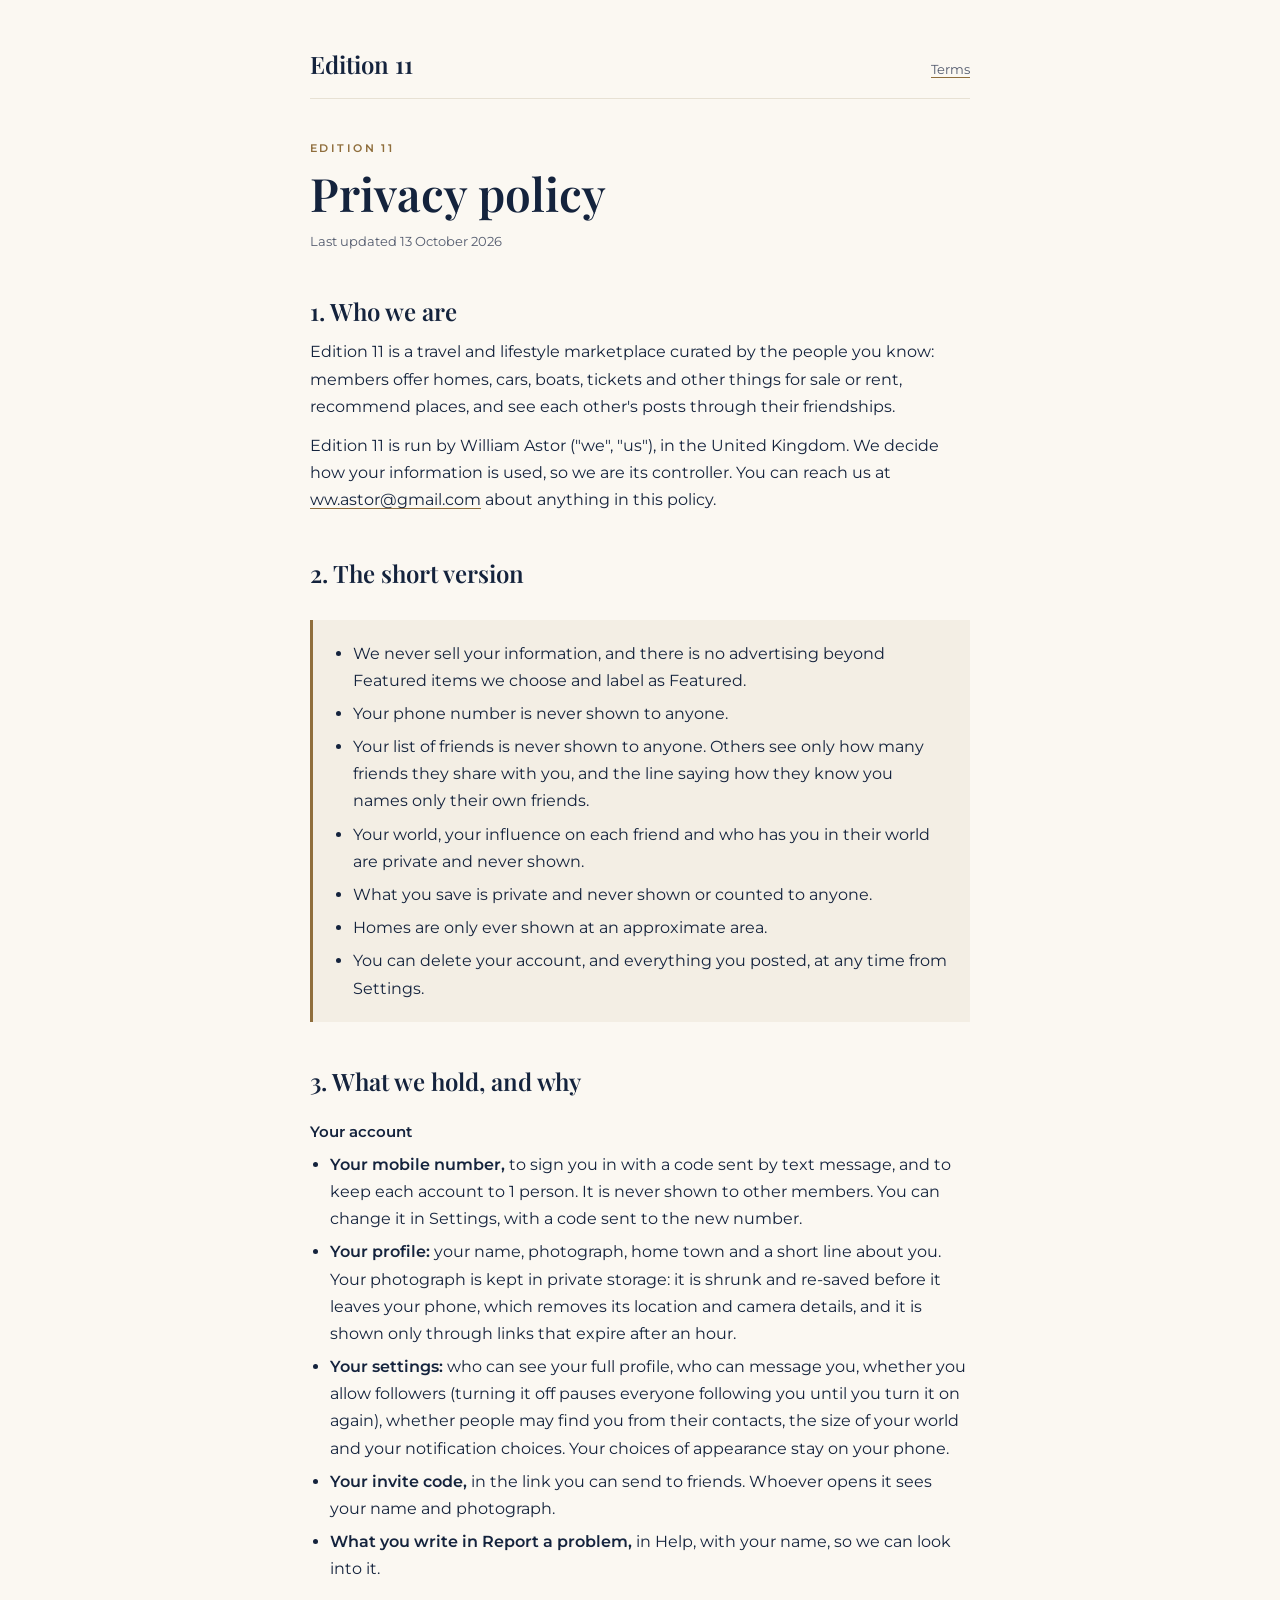
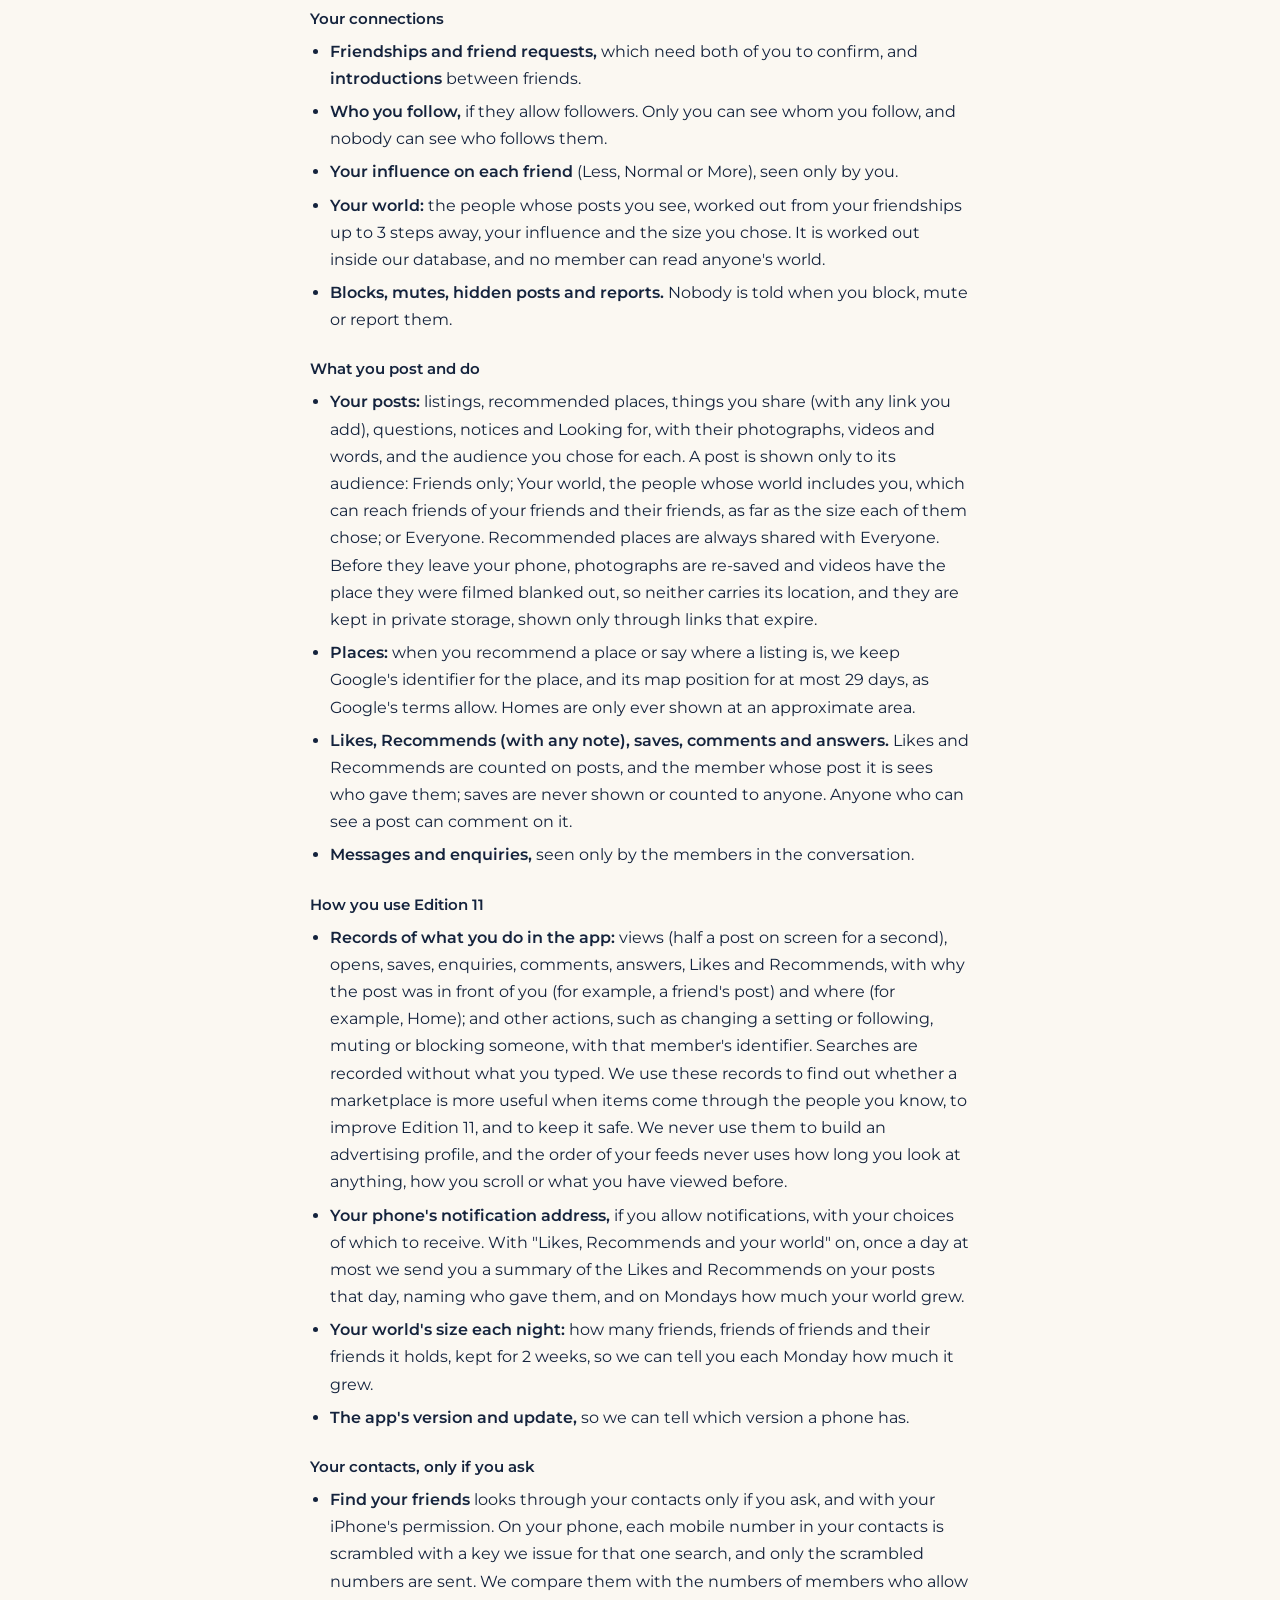
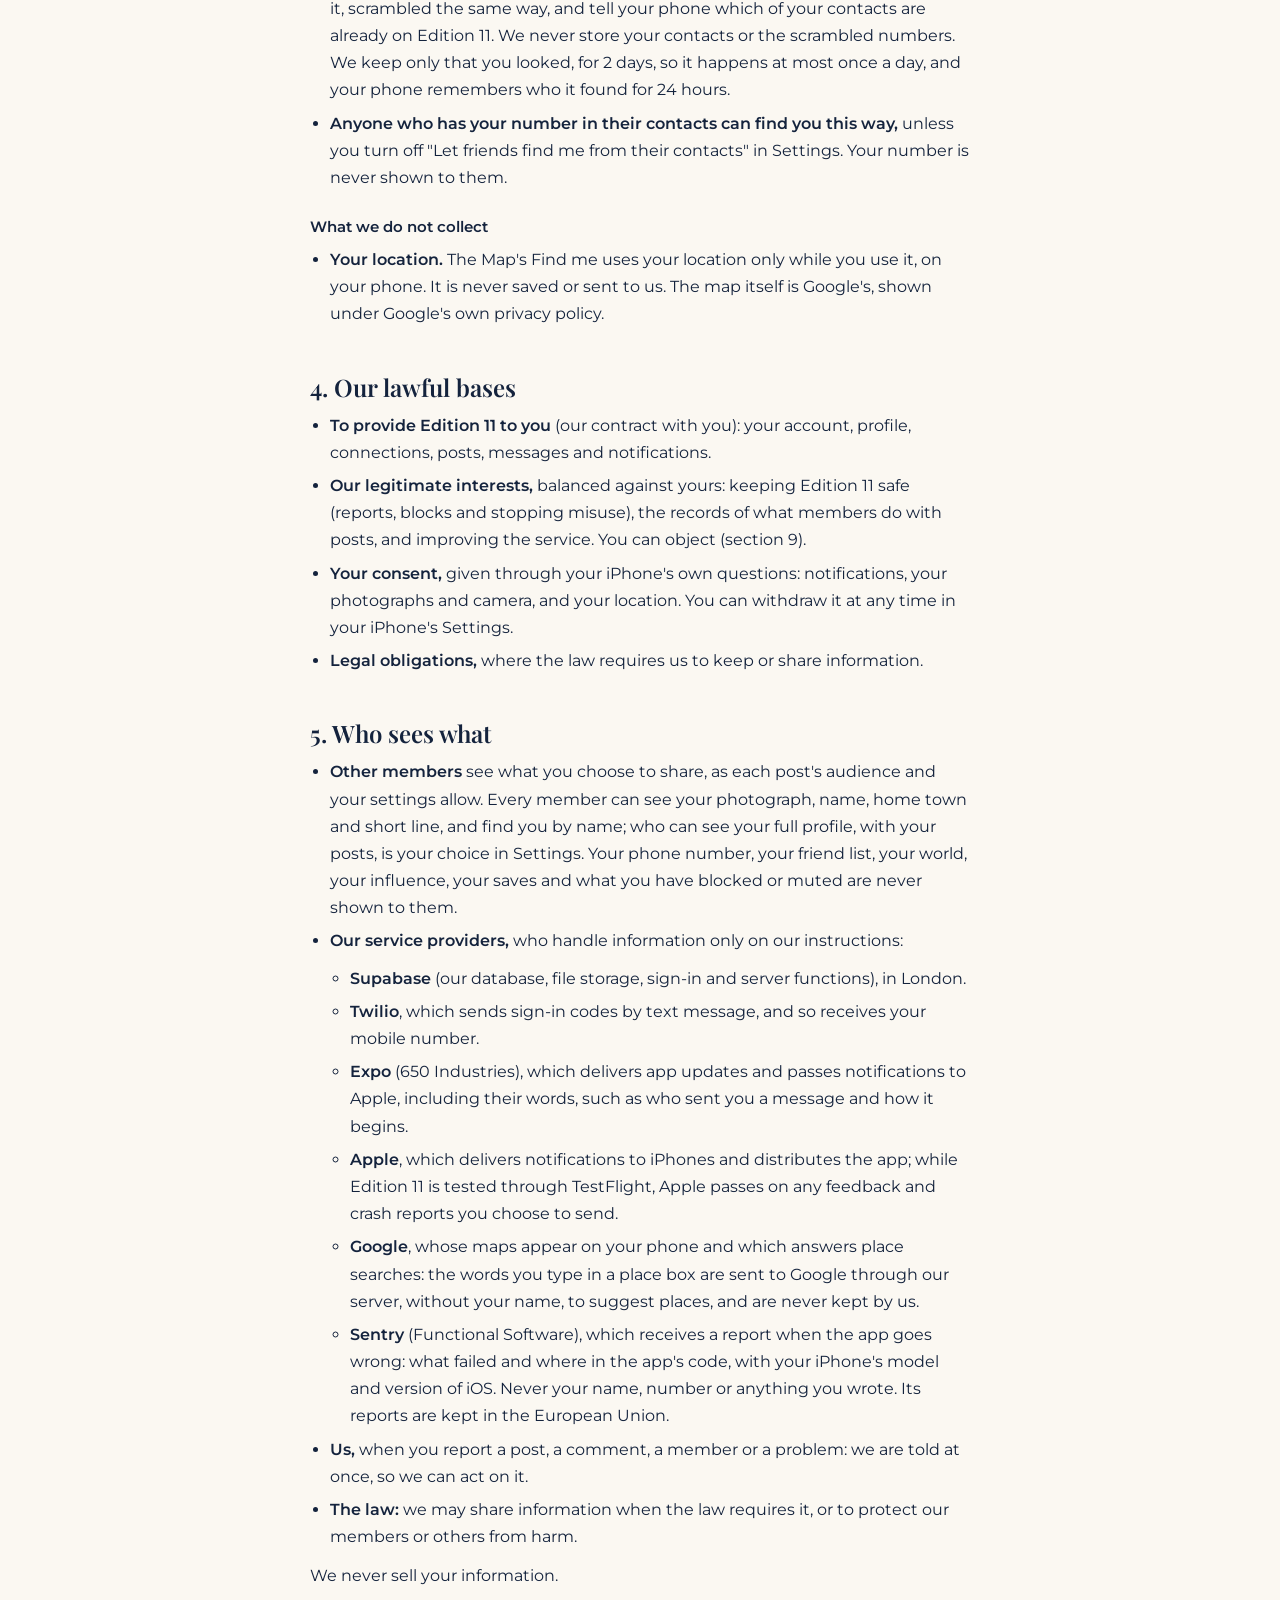
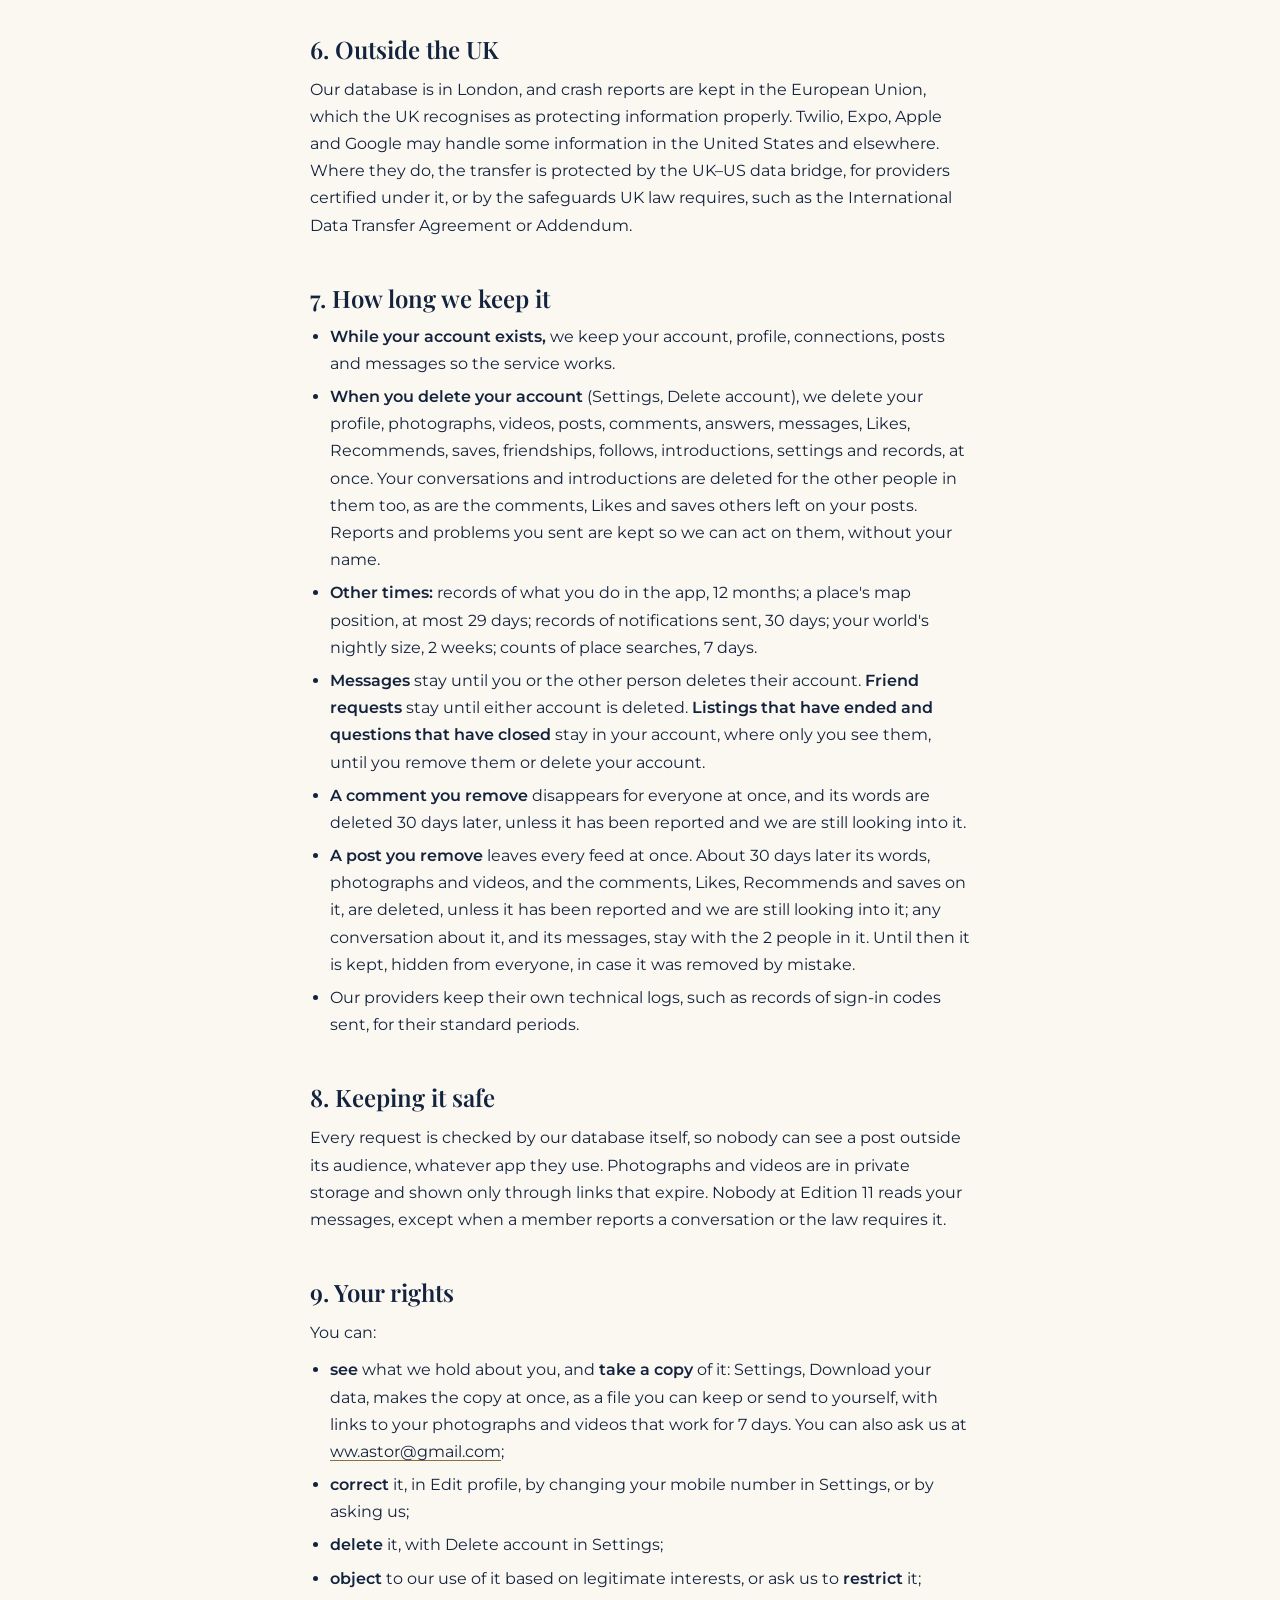
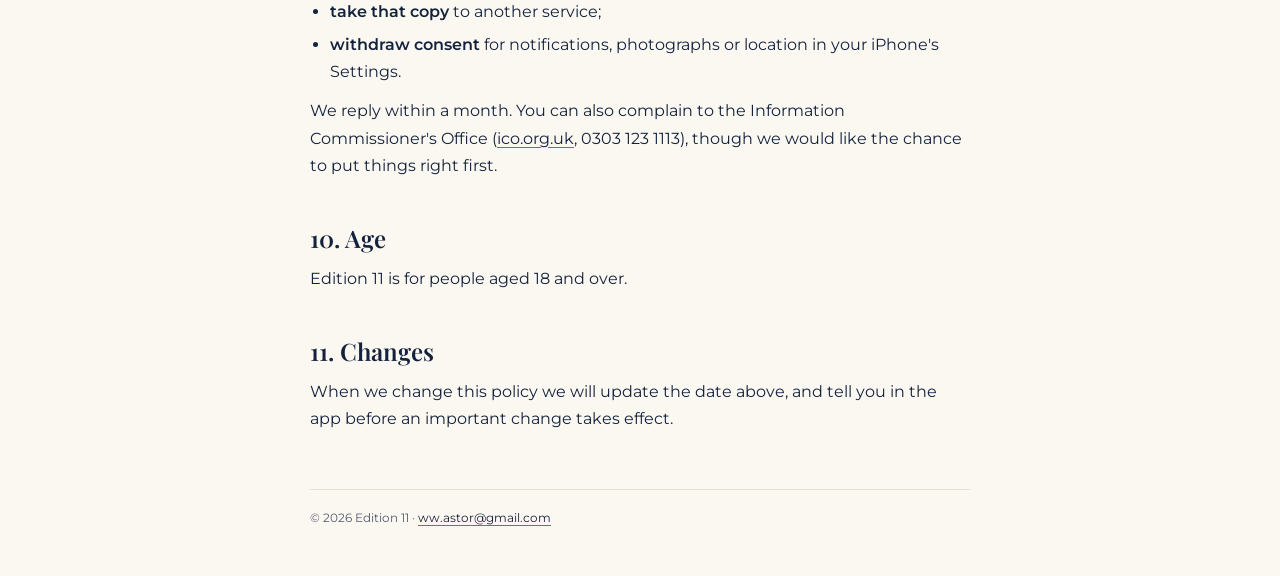
==== privacy/index.html @ 64b4353e "The privacy policy and terms" ====
<!doctype html>
<html lang="en-GB">
  <head>
    <meta charset="utf-8" />
    <meta name="viewport" content="width=device-width, initial-scale=1, viewport-fit=cover" />
    <title>Privacy policy · Edition 11</title>
    <meta name="description" content="How Edition 11 looks after your information." />
    <meta name="theme-color" content="#0B1424" />
    <link rel="canonical" href="https://edition11.com/privacy/" />
    <link rel="icon" href="/favicon.svg" type="image/svg+xml" />
    <link rel="apple-touch-icon" href="/apple-touch-icon.png" />
    <link rel="preload" href="/fonts/playfair-600.woff2" as="font" type="font/woff2" crossorigin />
    <link rel="preload" href="/fonts/montserrat-400.woff2" as="font" type="font/woff2" crossorigin />
    <link rel="stylesheet" href="/doc.css" />
  </head>
  <body>
    <main class="doc">
      <div class="top">
        <a class="wordmark" href="/">Edition 11</a>
        <a class="other" href="/terms/">Terms</a>
      </div>
      <p class="kicker">Edition 11</p>
      <h1>Privacy policy</h1>
      <p class="updated">Last updated 13 October 2026</p>
<h2>1. Who we are</h2>
<p>Edition 11 is a travel and lifestyle marketplace curated by the people you know: members offer homes, cars, boats, tickets and other things for sale or rent, recommend places, and see each other's posts through their friendships.</p>
<p>Edition 11 is run by William Astor ("we", "us"), in the United Kingdom. We decide how your information is used, so we are its controller. You can reach us at <a href="mailto:ww.astor@gmail.com">ww.astor@gmail.com</a> about anything in this policy.</p>
<h2>2. The short version</h2>
<div class="summary">
<ul><li>
We never sell your information, and there is no advertising beyond Featured items we choose and label as Featured.
</li><li>
Your phone number is never shown to anyone.
</li><li>
Your list of friends is never shown to anyone. Others see only how many friends they share with you, and the line saying how they know you names only their own friends.
</li><li>
Your world, your influence on each friend and who has you in their world are private and never shown.
</li><li>
What you save is private and never shown or counted to anyone.
</li><li>
Homes are only ever shown at an approximate area.
</li><li>
You can delete your account, and everything you posted, at any time from Settings.
</li></ul>
</div>
<h2>3. What we hold, and why</h2>
<h3>Your account</h3>
<ul><li>
<strong>Your mobile number,</strong> to sign you in with a code sent by text message, and to keep each account to 1 person. It is never shown to other members. You can change it in Settings, with a code sent to the new number.
</li><li>
<strong>Your profile:</strong> your name, photograph, home town and a short line about you. Your photograph is kept in private storage: it is shrunk and re-saved before it leaves your phone, which removes its location and camera details, and it is shown only through links that expire after an hour.
</li><li>
<strong>Your settings:</strong> who can see your full profile, who can message you, whether you allow followers (turning it off pauses everyone following you until you turn it on again), whether people may find you from their contacts, the size of your world and your notification choices. Your choices of appearance stay on your phone.
</li><li>
<strong>Your invite code,</strong> in the link you can send to friends. Whoever opens it sees your name and photograph.
</li><li>
<strong>What you write in Report a problem,</strong> in Help, with your name, so we can look into it.
</li></ul>
<h3>Your connections</h3>
<ul><li>
<strong>Friendships and friend requests,</strong> which need both of you to confirm, and <strong>introductions</strong> between friends.
</li><li>
<strong>Who you follow,</strong> if they allow followers. Only you can see whom you follow, and nobody can see who follows them.
</li><li>
<strong>Your influence on each friend</strong> (Less, Normal or More), seen only by you.
</li><li>
<strong>Your world:</strong> the people whose posts you see, worked out from your friendships up to 3 steps away, your influence and the size you chose. It is worked out inside our database, and no member can read anyone's world.
</li><li>
<strong>Blocks, mutes, hidden posts and reports.</strong> Nobody is told when you block, mute or report them.
</li></ul>
<h3>What you post and do</h3>
<ul><li>
<strong>Your posts:</strong> listings, recommended places, things you share (with any link you add), questions, notices and Looking for, with their photographs, videos and words, and the audience you chose for each. A post is shown only to its audience: Friends only; Your world, the people whose world includes you, which can reach friends of your friends and their friends, as far as the size each of them chose; or Everyone. Recommended places are always shared with Everyone. Before they leave your phone, photographs are re-saved and videos have the place they were filmed blanked out, so neither carries its location, and they are kept in private storage, shown only through links that expire.
</li><li>
<strong>Places:</strong> when you recommend a place or say where a listing is, we keep Google's identifier for the place, and its map position for at most 29 days, as Google's terms allow. Homes are only ever shown at an approximate area.
</li><li>
<strong>Likes, Recommends (with any note), saves, comments and answers.</strong> Likes and Recommends are counted on posts, and the member whose post it is sees who gave them; saves are never shown or counted to anyone. Anyone who can see a post can comment on it.
</li><li>
<strong>Messages and enquiries,</strong> seen only by the members in the conversation.
</li></ul>
<h3>How you use Edition 11</h3>
<ul><li>
<strong>Records of what you do in the app:</strong> views (half a post on screen for a second), opens, saves, enquiries, comments, answers, Likes and Recommends, with why the post was in front of you (for example, a friend's post) and where (for example, Home); and other actions, such as changing a setting or following, muting or blocking someone, with that member's identifier. Searches are recorded without what you typed. We use these records to find out whether a marketplace is more useful when items come through the people you know, to improve Edition 11, and to keep it safe. We never use them to build an advertising profile, and the order of your feeds never uses how long you look at anything, how you scroll or what you have viewed before.
</li><li>
<strong>Your phone's notification address,</strong> if you allow notifications, with your choices of which to receive. With "Likes, Recommends and your world" on, once a day at most we send you a summary of the Likes and Recommends on your posts that day, naming who gave them, and on Mondays how much your world grew.
</li><li>
<strong>Your world's size each night:</strong> how many friends, friends of friends and their friends it holds, kept for 2 weeks, so we can tell you each Monday how much it grew.
</li><li>
<strong>The app's version and update,</strong> so we can tell which version a phone has.
</li></ul>
<h3>Your contacts, only if you ask</h3>
<ul><li>
<strong>Find your friends</strong> looks through your contacts only if you ask, and with your iPhone's permission. On your phone, each mobile number in your contacts is scrambled with a key we issue for that one search, and only the scrambled numbers are sent. We compare them with the numbers of members who allow it, scrambled the same way, and tell your phone which of your contacts are already on Edition 11. We never store your contacts or the scrambled numbers. We keep only that you looked, for 2 days, so it happens at most once a day, and your phone remembers who it found for 24 hours.
</li><li>
<strong>Anyone who has your number in their contacts can find you this way,</strong> unless you turn off "Let friends find me from their contacts" in Settings. Your number is never shown to them.
</li></ul>
<h3>What we do not collect</h3>
<ul><li>
<strong>Your location.</strong> The Map's Find me uses your location only while you use it, on your phone. It is never saved or sent to us. The map itself is Google's, shown under Google's own privacy policy.
</li></ul>
<h2>4. Our lawful bases</h2>
<ul><li>
<strong>To provide Edition 11 to you</strong> (our contract with you): your account, profile, connections, posts, messages and notifications.
</li><li>
<strong>Our legitimate interests,</strong> balanced against yours: keeping Edition 11 safe (reports, blocks and stopping misuse), the records of what members do with posts, and improving the service. You can object (section 9).
</li><li>
<strong>Your consent,</strong> given through your iPhone's own questions: notifications, your photographs and camera, and your location. You can withdraw it at any time in your iPhone's Settings.
</li><li>
<strong>Legal obligations,</strong> where the law requires us to keep or share information.
</li></ul>
<h2>5. Who sees what</h2>
<ul><li>
<strong>Other members</strong> see what you choose to share, as each post's audience and your settings allow. Every member can see your photograph, name, home town and short line, and find you by name; who can see your full profile, with your posts, is your choice in Settings. Your phone number, your friend list, your world, your influence, your saves and what you have blocked or muted are never shown to them.
</li><li>
<strong>Our service providers,</strong> who handle information only on our instructions:
<ul><li>
<strong>Supabase</strong> (our database, file storage, sign-in and server functions), in London.
</li><li>
<strong>Twilio</strong>, which sends sign-in codes by text message, and so receives your mobile number.
</li><li>
<strong>Expo</strong> (650 Industries), which delivers app updates and passes notifications to Apple, including their words, such as who sent you a message and how it begins.
</li><li>
<strong>Apple</strong>, which delivers notifications to iPhones and distributes the app; while Edition 11 is tested through TestFlight, Apple passes on any feedback and crash reports you choose to send.
</li><li>
<strong>Google</strong>, whose maps appear on your phone and which answers place searches: the words you type in a place box are sent to Google through our server, without your name, to suggest places, and are never kept by us.
</li><li>
<strong>Sentry</strong> (Functional Software), which receives a report when the app goes wrong: what failed and where in the app's code, with your iPhone's model and version of iOS. Never your name, number or anything you wrote. Its reports are kept in the European Union.
</li></ul>
</li><li>
<strong>Us,</strong> when you report a post, a comment, a member or a problem: we are told at once, so we can act on it.
</li><li>
<strong>The law:</strong> we may share information when the law requires it, or to protect our members or others from harm.
</li></ul>
<p>We never sell your information.</p>
<h2>6. Outside the UK</h2>
<p>Our database is in London, and crash reports are kept in the European Union, which the UK recognises as protecting information properly. Twilio, Expo, Apple and Google may handle some information in the United States and elsewhere. Where they do, the transfer is protected by the UK–US data bridge, for providers certified under it, or by the safeguards UK law requires, such as the International Data Transfer Agreement or Addendum.</p>
<h2>7. How long we keep it</h2>
<ul><li>
<strong>While your account exists,</strong> we keep your account, profile, connections, posts and messages so the service works.
</li><li>
<strong>When you delete your account</strong> (Settings, Delete account), we delete your profile, photographs, videos, posts, comments, answers, messages, Likes, Recommends, saves, friendships, follows, introductions, settings and records, at once. Your conversations and introductions are deleted for the other people in them too, as are the comments, Likes and saves others left on your posts. Reports and problems you sent are kept so we can act on them, without your name.
</li><li>
<strong>Other times:</strong> records of what you do in the app, 12 months; a place's map position, at most 29 days; records of notifications sent, 30 days; your world's nightly size, 2 weeks; counts of place searches, 7 days.
</li><li>
<strong>Messages</strong> stay until you or the other person deletes their account. <strong>Friend requests</strong> stay until either account is deleted. <strong>Listings that have ended and questions that have closed</strong> stay in your account, where only you see them, until you remove them or delete your account.
</li><li>
<strong>A comment you remove</strong> disappears for everyone at once, and its words are deleted 30 days later, unless it has been reported and we are still looking into it.
</li><li>
<strong>A post you remove</strong> leaves every feed at once. About 30 days later its words, photographs and videos, and the comments, Likes, Recommends and saves on it, are deleted, unless it has been reported and we are still looking into it; any conversation about it, and its messages, stay with the 2 people in it. Until then it is kept, hidden from everyone, in case it was removed by mistake.
</li><li>
Our providers keep their own technical logs, such as records of sign-in codes sent, for their standard periods.
</li></ul>
<h2>8. Keeping it safe</h2>
<p>Every request is checked by our database itself, so nobody can see a post outside its audience, whatever app they use. Photographs and videos are in private storage and shown only through links that expire. Nobody at Edition 11 reads your messages, except when a member reports a conversation or the law requires it.</p>
<h2>9. Your rights</h2>
<p>You can:</p>
<ul><li>
<strong>see</strong> what we hold about you, and <strong>take a copy</strong> of it: Settings, Download your data, makes the copy at once, as a file you can keep or send to yourself, with links to your photographs and videos that work for 7 days. You can also ask us at <a href="mailto:ww.astor@gmail.com">ww.astor@gmail.com</a>;
</li><li>
<strong>correct</strong> it, in Edit profile, by changing your mobile number in Settings, or by asking us;
</li><li>
<strong>delete</strong> it, with Delete account in Settings;
</li><li>
<strong>object</strong> to our use of it based on legitimate interests, or ask us to <strong>restrict</strong> it;
</li><li>
<strong>take that copy</strong> to another service;
</li><li>
<strong>withdraw consent</strong> for notifications, photographs or location in your iPhone's Settings.
</li></ul>
<p>We reply within a month. You can also complain to the Information Commissioner's Office (<a href="https://ico.org.uk">ico.org.uk</a>, 0303 123 1113), though we would like the chance to put things right first.</p>
<h2>10. Age</h2>
<p>Edition 11 is for people aged 18 and over.</p>
<h2>11. Changes</h2>
<p>When we change this policy we will update the date above, and tell you in the app before an important change takes effect.</p>
      <p class="foot">© 2026 Edition 11 · <a href="mailto:ww.astor@gmail.com">ww.astor@gmail.com</a></p>
    </main>
  </body>
</html>
---- doc.css ----
/* Edition 11's written pages (the privacy policy and the terms, 13 October 2026), in Riviera like the holding page:
   ivory and navy by Day, midnight by Evening, Playfair Display for titles and Montserrat for the words. The fonts
   are served from here, so a reader's address is never sent anywhere else. No cookies, no tracking. */

@font-face {
  font-family: 'Playfair Display';
  font-weight: 600;
  font-display: swap;
  src: url('/fonts/playfair-600.woff2') format('woff2');
}
@font-face {
  font-family: 'Montserrat';
  font-weight: 400;
  font-display: swap;
  src: url('/fonts/montserrat-400.woff2') format('woff2');
}
@font-face {
  font-family: 'Montserrat';
  font-weight: 600;
  font-display: swap;
  src: url('/fonts/montserrat-600.woff2') format('woff2');
}

:root {
  --bg: #FBF8F2;
  --ink: #14233D;
  --soft: #535B6E;
  --gold: #8F6E3C;
  --line: #E7E1D4;
  --card: #F3EEE4;
  --title: 'Playfair Display', Georgia, 'Times New Roman', serif;
  --body: 'Montserrat', -apple-system, 'Helvetica Neue', Arial, sans-serif;
  color-scheme: light dark;
}

@media (prefers-color-scheme: dark) {
  :root {
    --bg: #0B1424;
    --ink: #F3EEE4;
    --soft: #A9B0C0;
    --gold: #C6A46A;
    --line: #1F2B44;
    --card: #111D33;
  }
}

* {
  box-sizing: border-box;
}

html,
body {
  margin: 0;
  background: var(--bg);
  color: var(--ink);
  font-family: var(--body);
  -webkit-font-smoothing: antialiased;
  text-rendering: optimizeLegibility;
}

.doc {
  max-width: 44rem;
  margin: 0 auto;
  padding: max(28px, env(safe-area-inset-top)) 22px max(48px, env(safe-area-inset-bottom));
}

.top {
  display: flex;
  justify-content: space-between;
  align-items: baseline;
  gap: 16px;
  padding-bottom: 18px;
  border-bottom: 1px solid var(--line);
}

.wordmark {
  font-family: var(--title);
  font-weight: 600;
  font-size: 24px;
  color: var(--ink);
  text-decoration: none;
}

.other {
  font-size: 13px;
  color: var(--soft);
}

.kicker {
  margin: 40px 0 10px;
  font-weight: 600;
  font-size: 11px;
  letter-spacing: 0.22em;
  text-transform: uppercase;
  color: var(--gold);
}

h1 {
  margin: 0;
  font-family: var(--title);
  font-weight: 600;
  font-size: clamp(34px, 6vw, 46px);
  line-height: 1.1;
}

.updated {
  margin: 12px 0 0;
  font-size: 13px;
  color: var(--soft);
}

.summary {
  margin: 32px 0 8px;
  padding: 20px 22px;
  background: var(--card);
  border-left: 3px solid var(--gold);
}

.summary p {
  margin: 0 0 10px;
  font-weight: 600;
}

.summary ul {
  margin: 0;
  padding-left: 18px;
}

h2 {
  margin: 44px 0 0;
  font-family: var(--title);
  font-weight: 600;
  font-size: 24px;
  line-height: 1.25;
}

h3 {
  margin: 26px 0 0;
  font-weight: 600;
  font-size: 15px;
}

p,
li {
  font-size: 15px;
  line-height: 1.7;
}

p {
  margin: 12px 0 0;
}

ul {
  margin: 10px 0 0;
  padding-left: 20px;
}

li + li {
  margin-top: 6px;
}

a {
  color: var(--ink);
  text-decoration-color: var(--gold);
  text-underline-offset: 3px;
}

table {
  width: 100%;
  margin-top: 14px;
  border-collapse: collapse;
  font-size: 14px;
  line-height: 1.55;
}

th,
td {
  padding: 10px 10px 10px 0;
  text-align: left;
  vertical-align: top;
  border-bottom: 1px solid var(--line);
}

th {
  font-weight: 600;
  font-size: 11px;
  letter-spacing: 0.14em;
  text-transform: uppercase;
  color: var(--soft);
}

.foot {
  margin-top: 56px;
  padding-top: 18px;
  border-top: 1px solid var(--line);
  font-size: 12px;
  color: var(--soft);
}

@media (min-width: 700px) {
  .doc {
    padding-top: 48px;
  }

  p,
  li {
    font-size: 16px;
  }
}
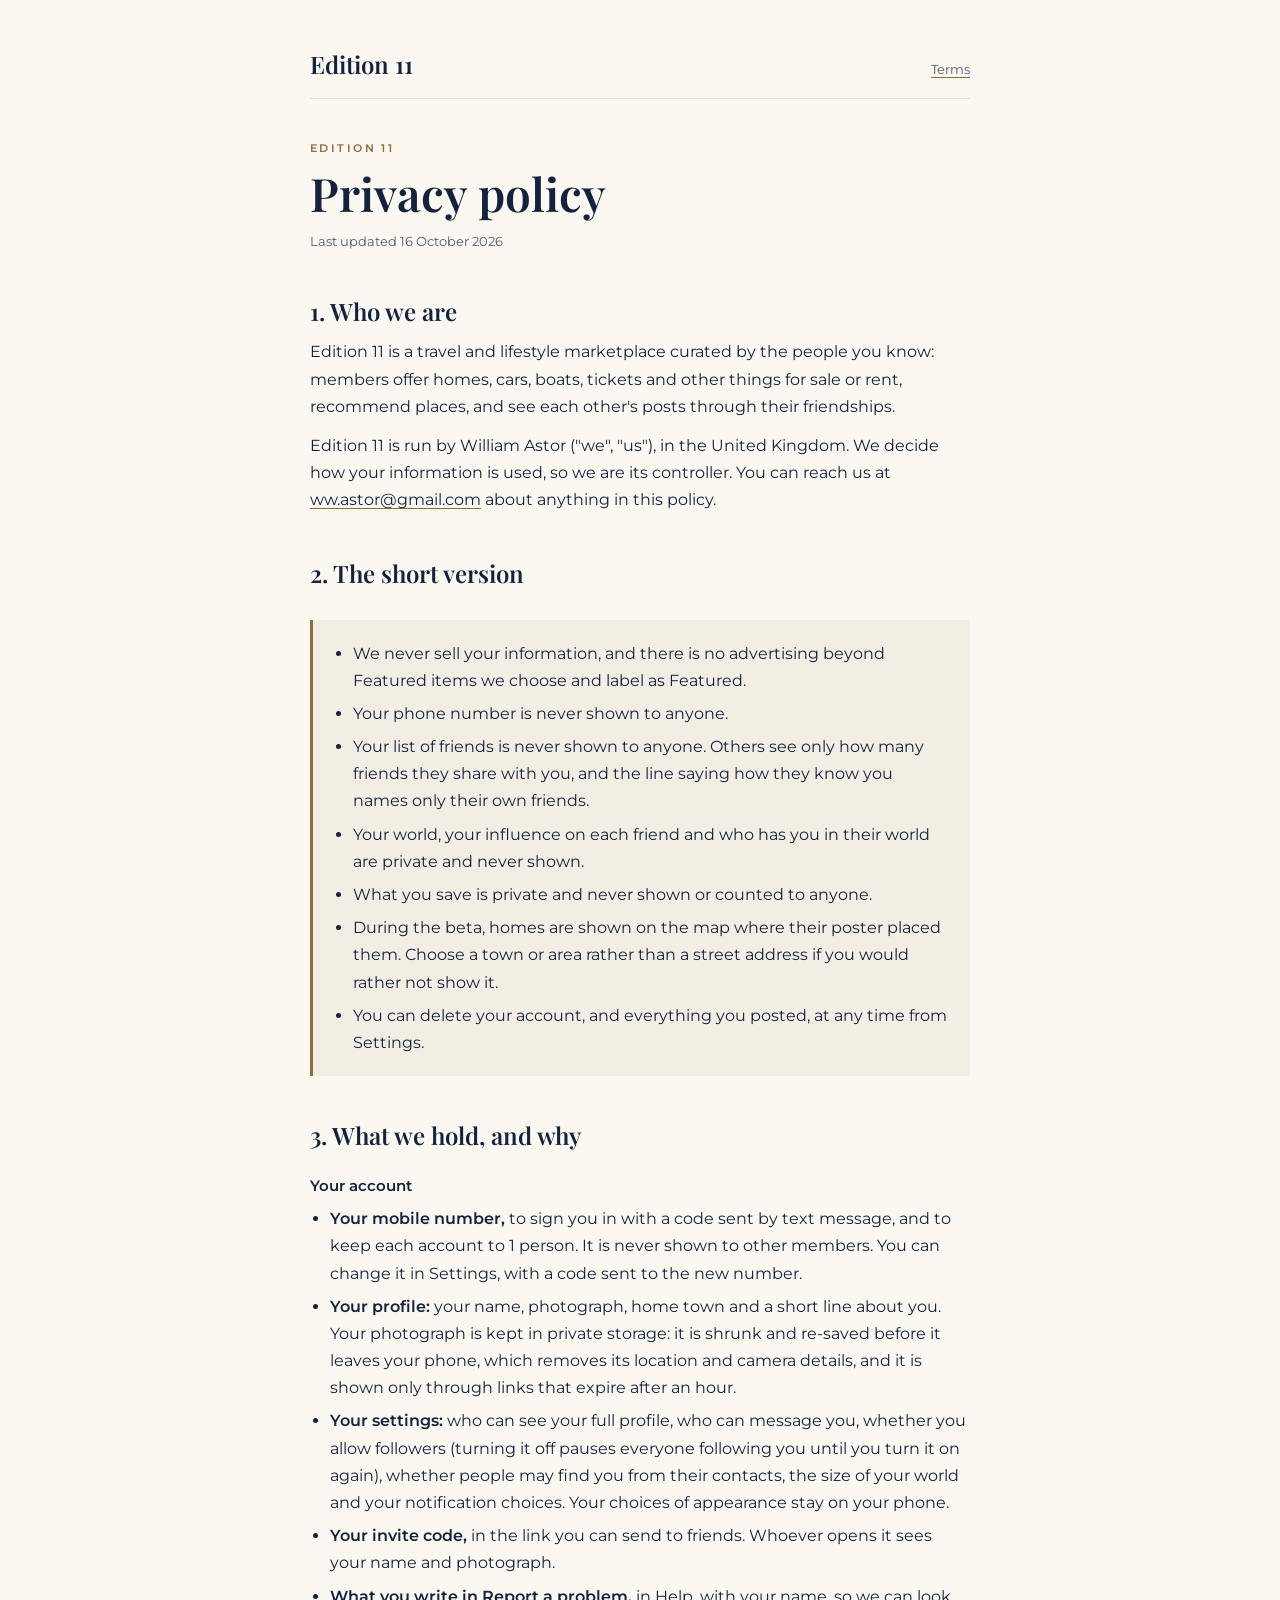
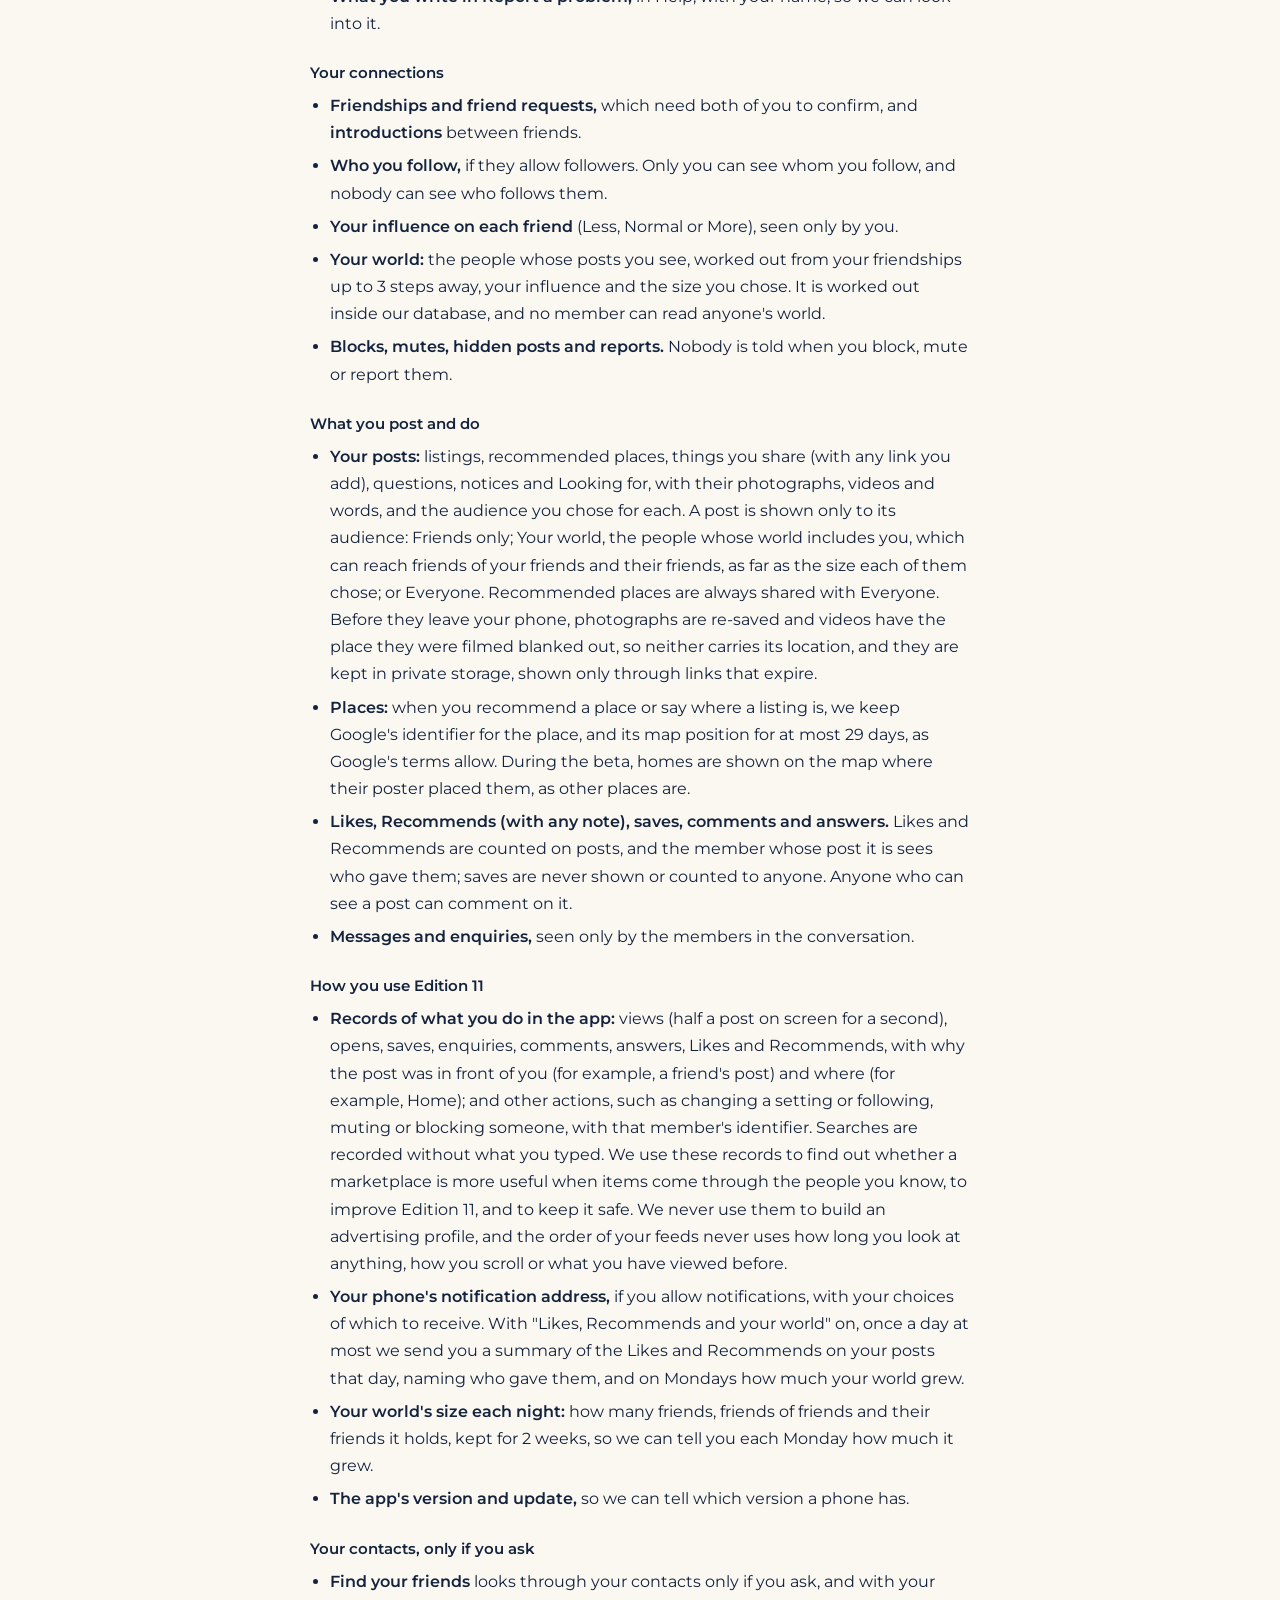
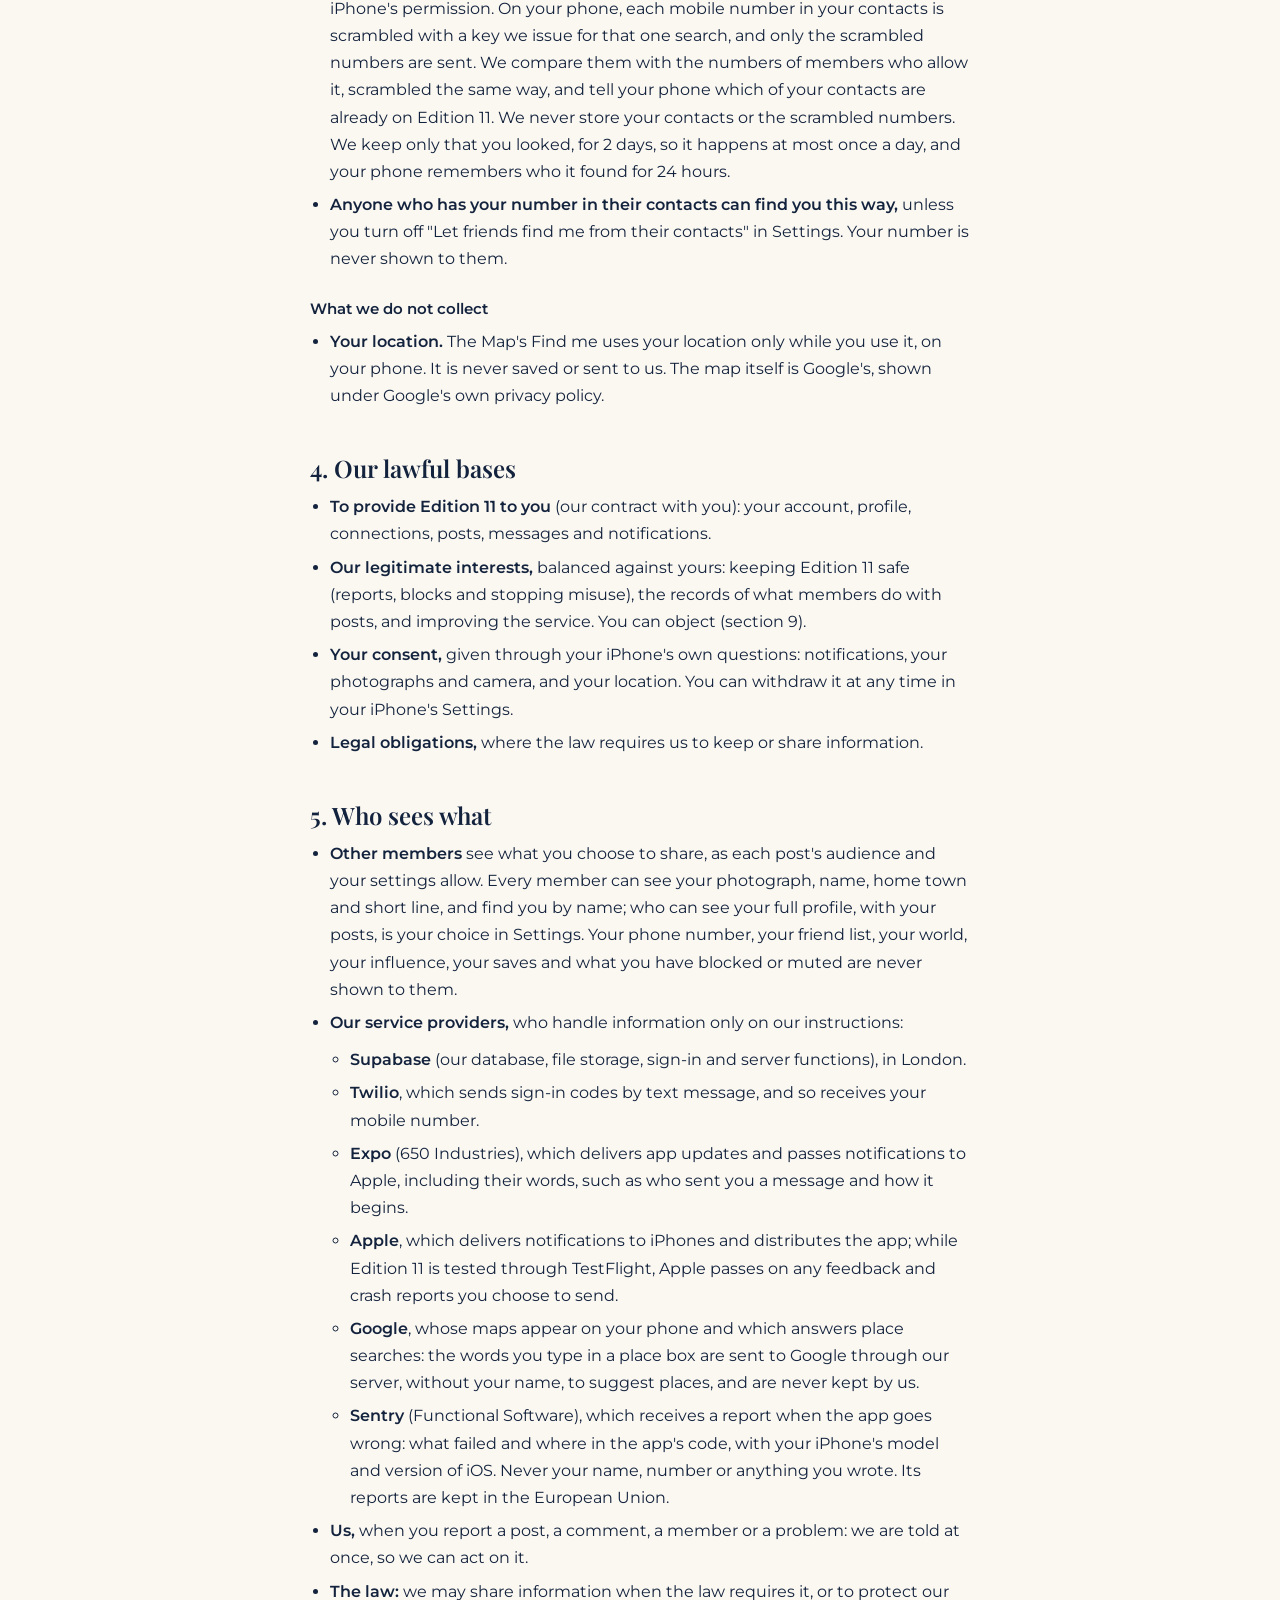
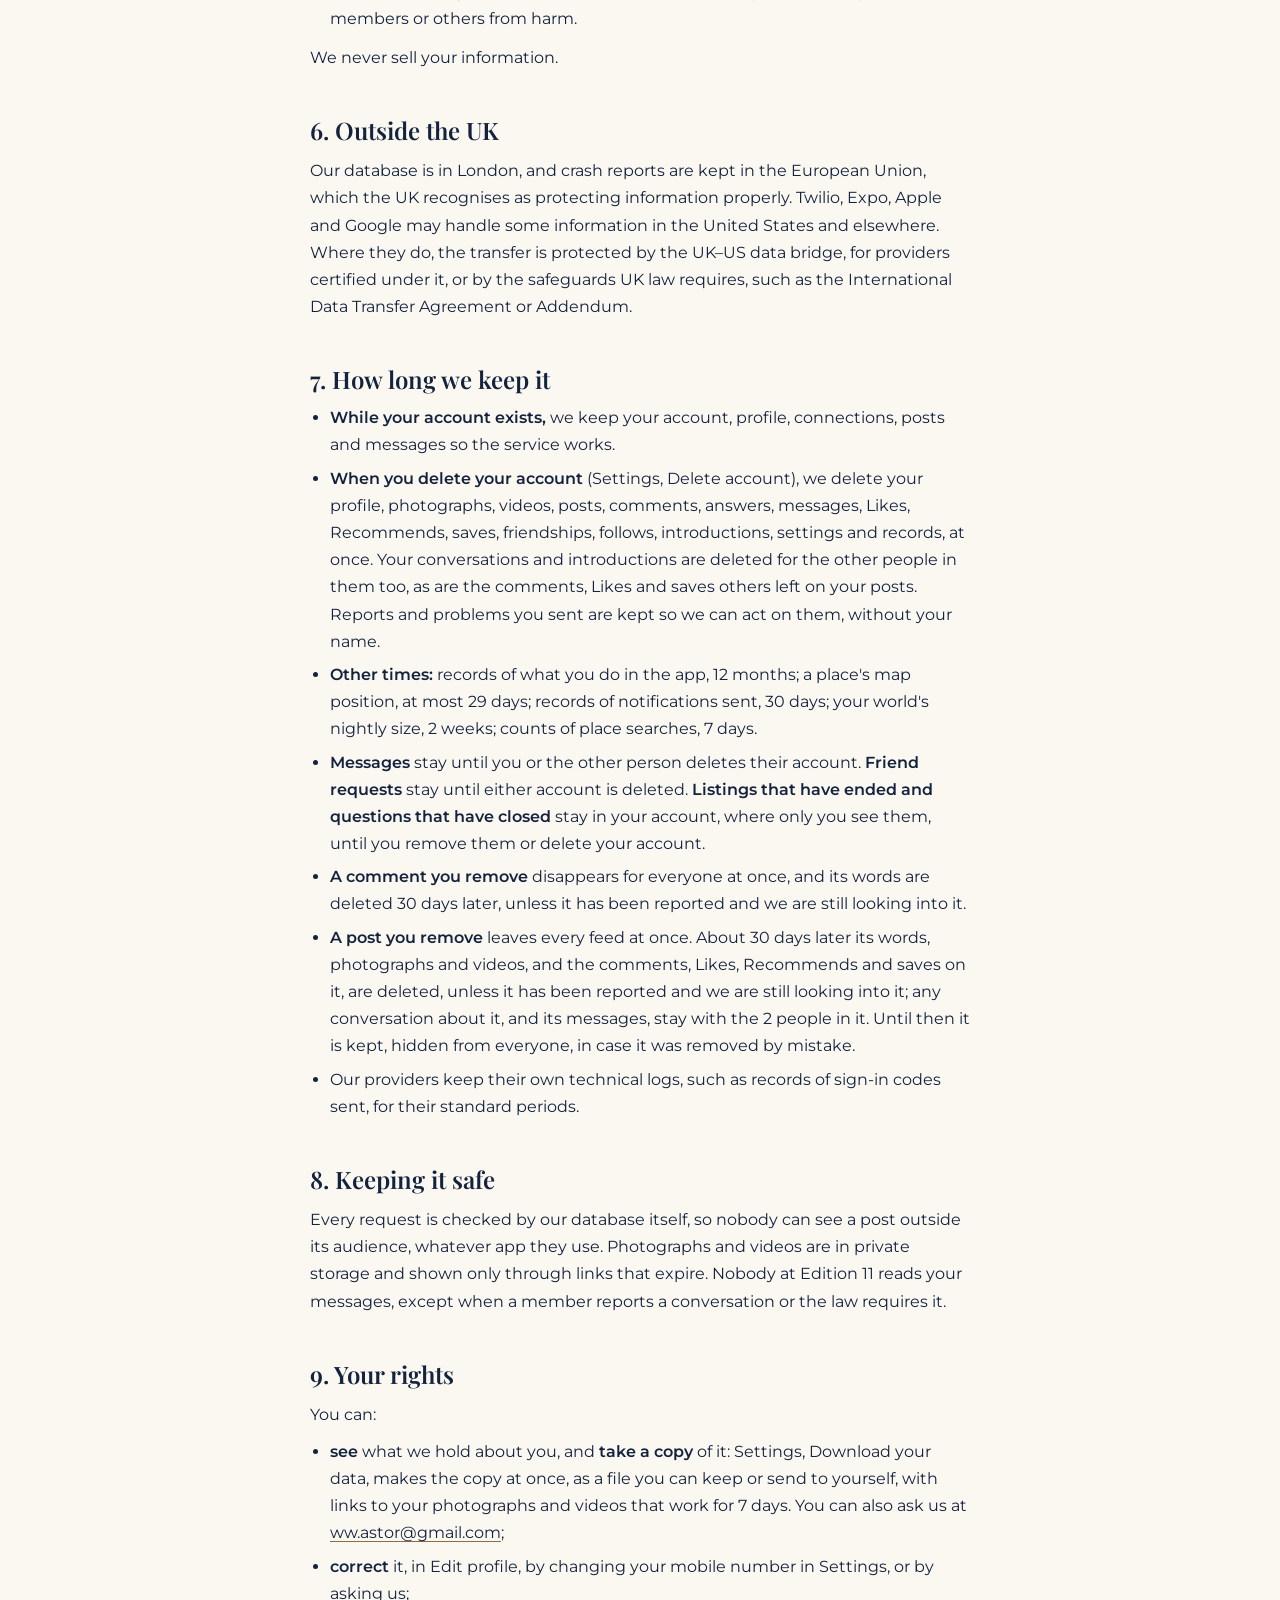
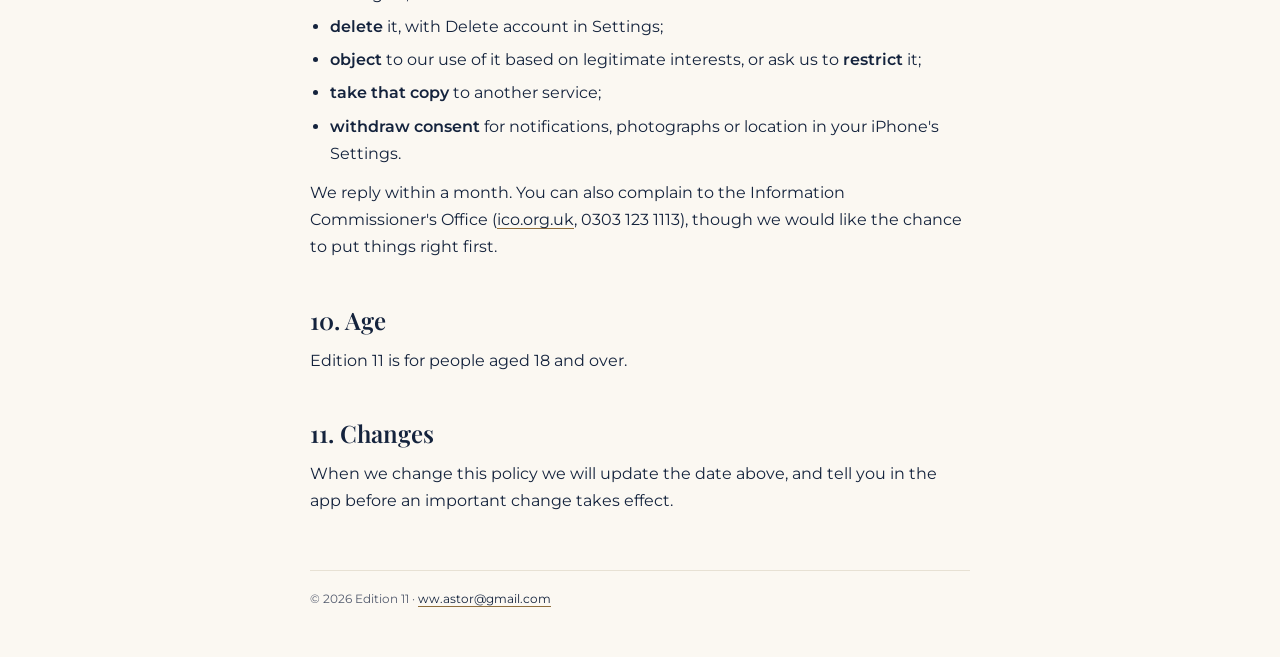
==== commit 08c78bbe: "Privacy policy: during the beta, homes are shown where their poster placed them Co-Authored-By: Clau" ====
--- a/privacy/index.html
+++ b/privacy/index.html
@@ -21,7 +21,7 @@
       </div>
       <p class="kicker">Edition 11</p>
       <h1>Privacy policy</h1>
-      <p class="updated">Last updated 13 October 2026</p>
+      <p class="updated">Last updated 16 October 2026</p>
 <h2>1. Who we are</h2>
 <p>Edition 11 is a travel and lifestyle marketplace curated by the people you know: members offer homes, cars, boats, tickets and other things for sale or rent, recommend places, and see each other's posts through their friendships.</p>
 <p>Edition 11 is run by William Astor ("we", "us"), in the United Kingdom. We decide how your information is used, so we are its controller. You can reach us at <a href="mailto:ww.astor@gmail.com">ww.astor@gmail.com</a> about anything in this policy.</p>
@@ -38,7 +38,7 @@
 </li><li>
 What you save is private and never shown or counted to anyone.
 </li><li>
-Homes are only ever shown at an approximate area.
+During the beta, homes are shown on the map where their poster placed them. Choose a town or area rather than a street address if you would rather not show it.
 </li><li>
 You can delete your account, and everything you posted, at any time from Settings.
 </li></ul>
@@ -72,7 +72,7 @@
 <ul><li>
 <strong>Your posts:</strong> listings, recommended places, things you share (with any link you add), questions, notices and Looking for, with their photographs, videos and words, and the audience you chose for each. A post is shown only to its audience: Friends only; Your world, the people whose world includes you, which can reach friends of your friends and their friends, as far as the size each of them chose; or Everyone. Recommended places are always shared with Everyone. Before they leave your phone, photographs are re-saved and videos have the place they were filmed blanked out, so neither carries its location, and they are kept in private storage, shown only through links that expire.
 </li><li>
-<strong>Places:</strong> when you recommend a place or say where a listing is, we keep Google's identifier for the place, and its map position for at most 29 days, as Google's terms allow. Homes are only ever shown at an approximate area.
+<strong>Places:</strong> when you recommend a place or say where a listing is, we keep Google's identifier for the place, and its map position for at most 29 days, as Google's terms allow. During the beta, homes are shown on the map where their poster placed them, as other places are.
 </li><li>
 <strong>Likes, Recommends (with any note), saves, comments and answers.</strong> Likes and Recommends are counted on posts, and the member whose post it is sees who gave them; saves are never shown or counted to anyone. Anyone who can see a post can comment on it.
 </li><li>
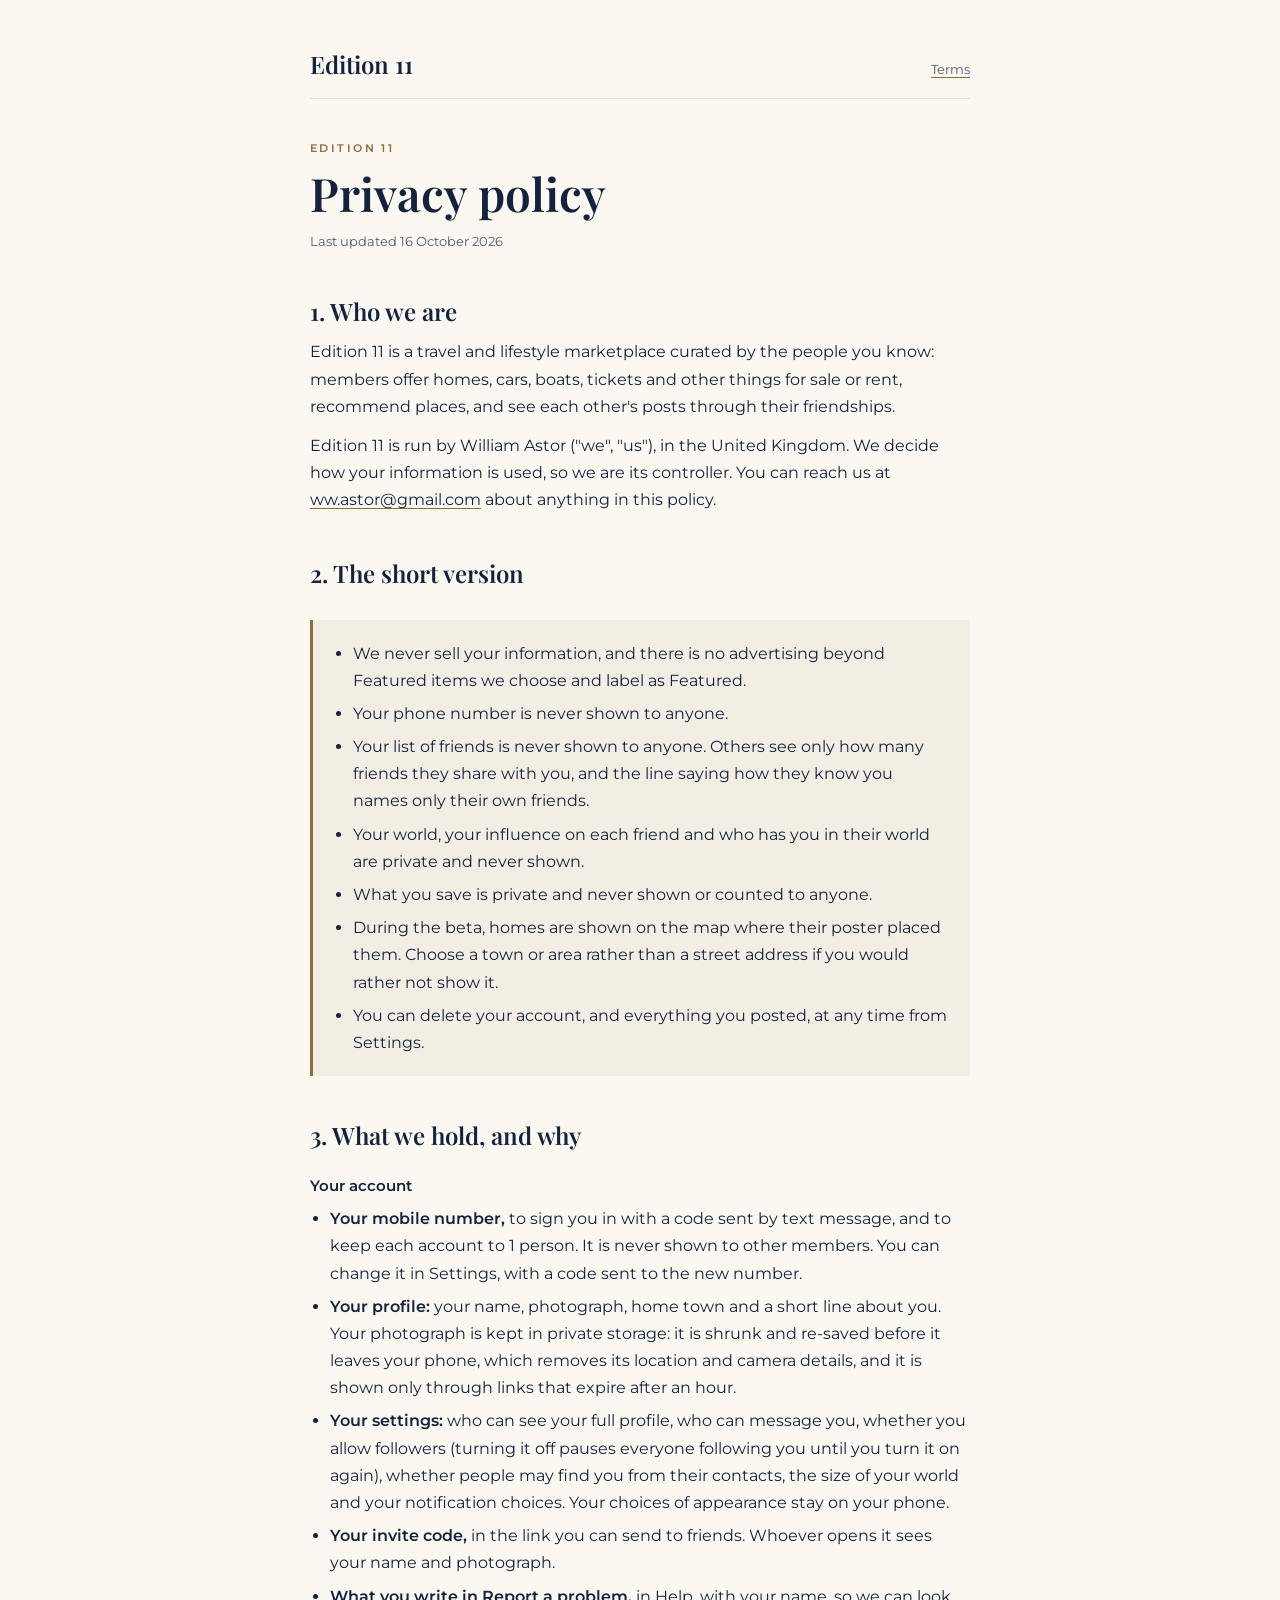
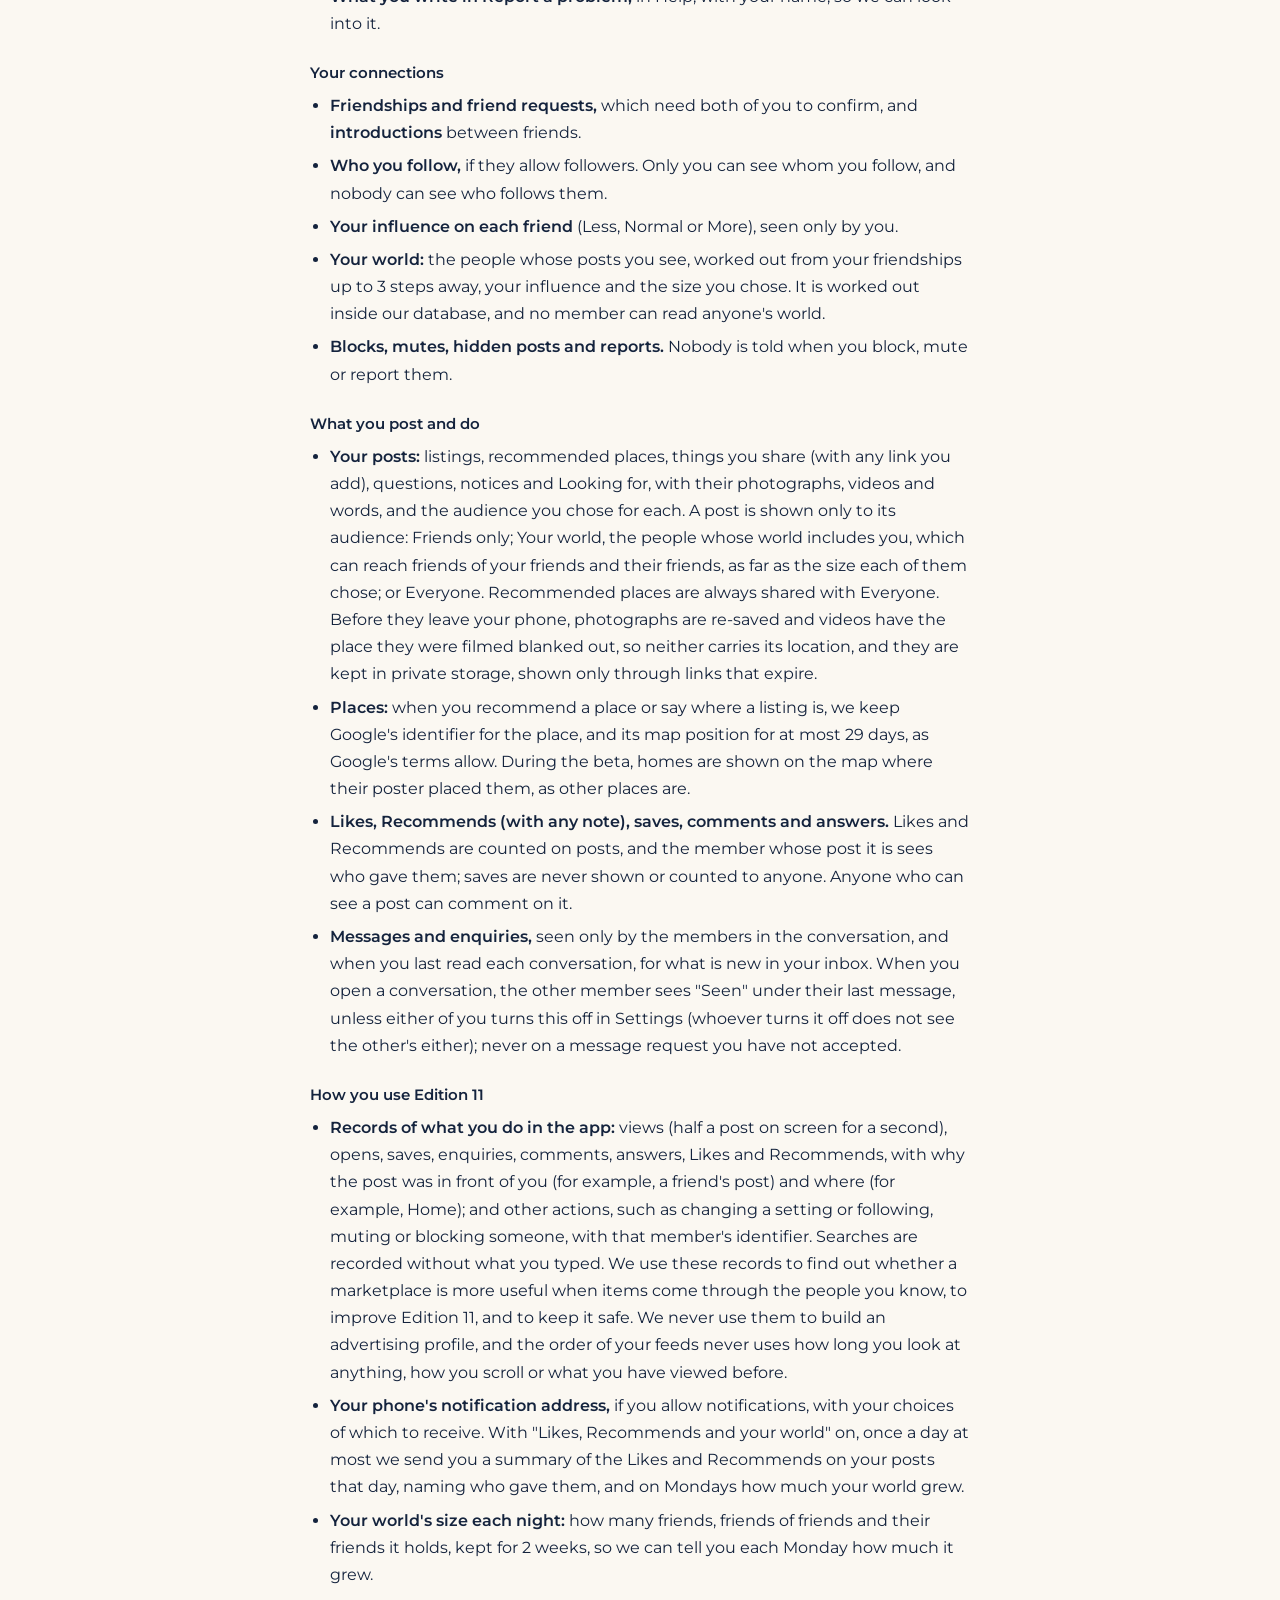
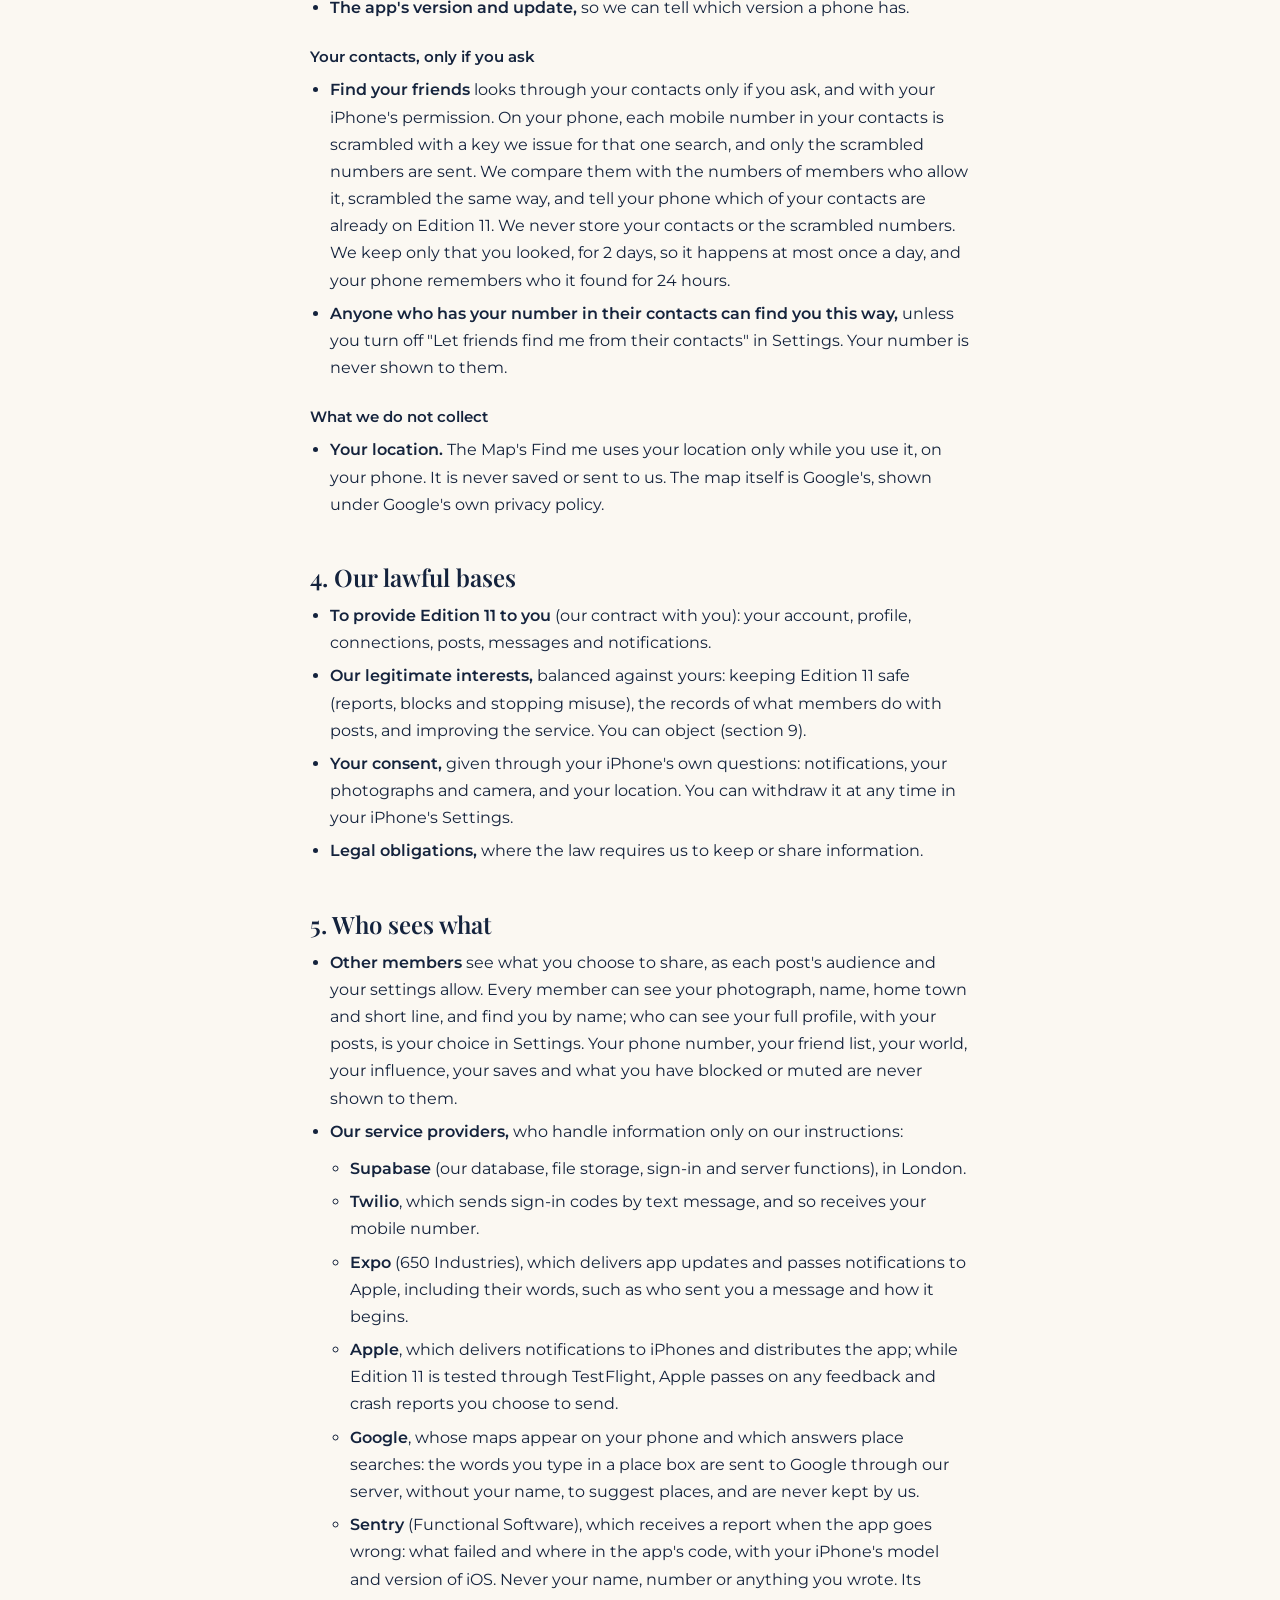
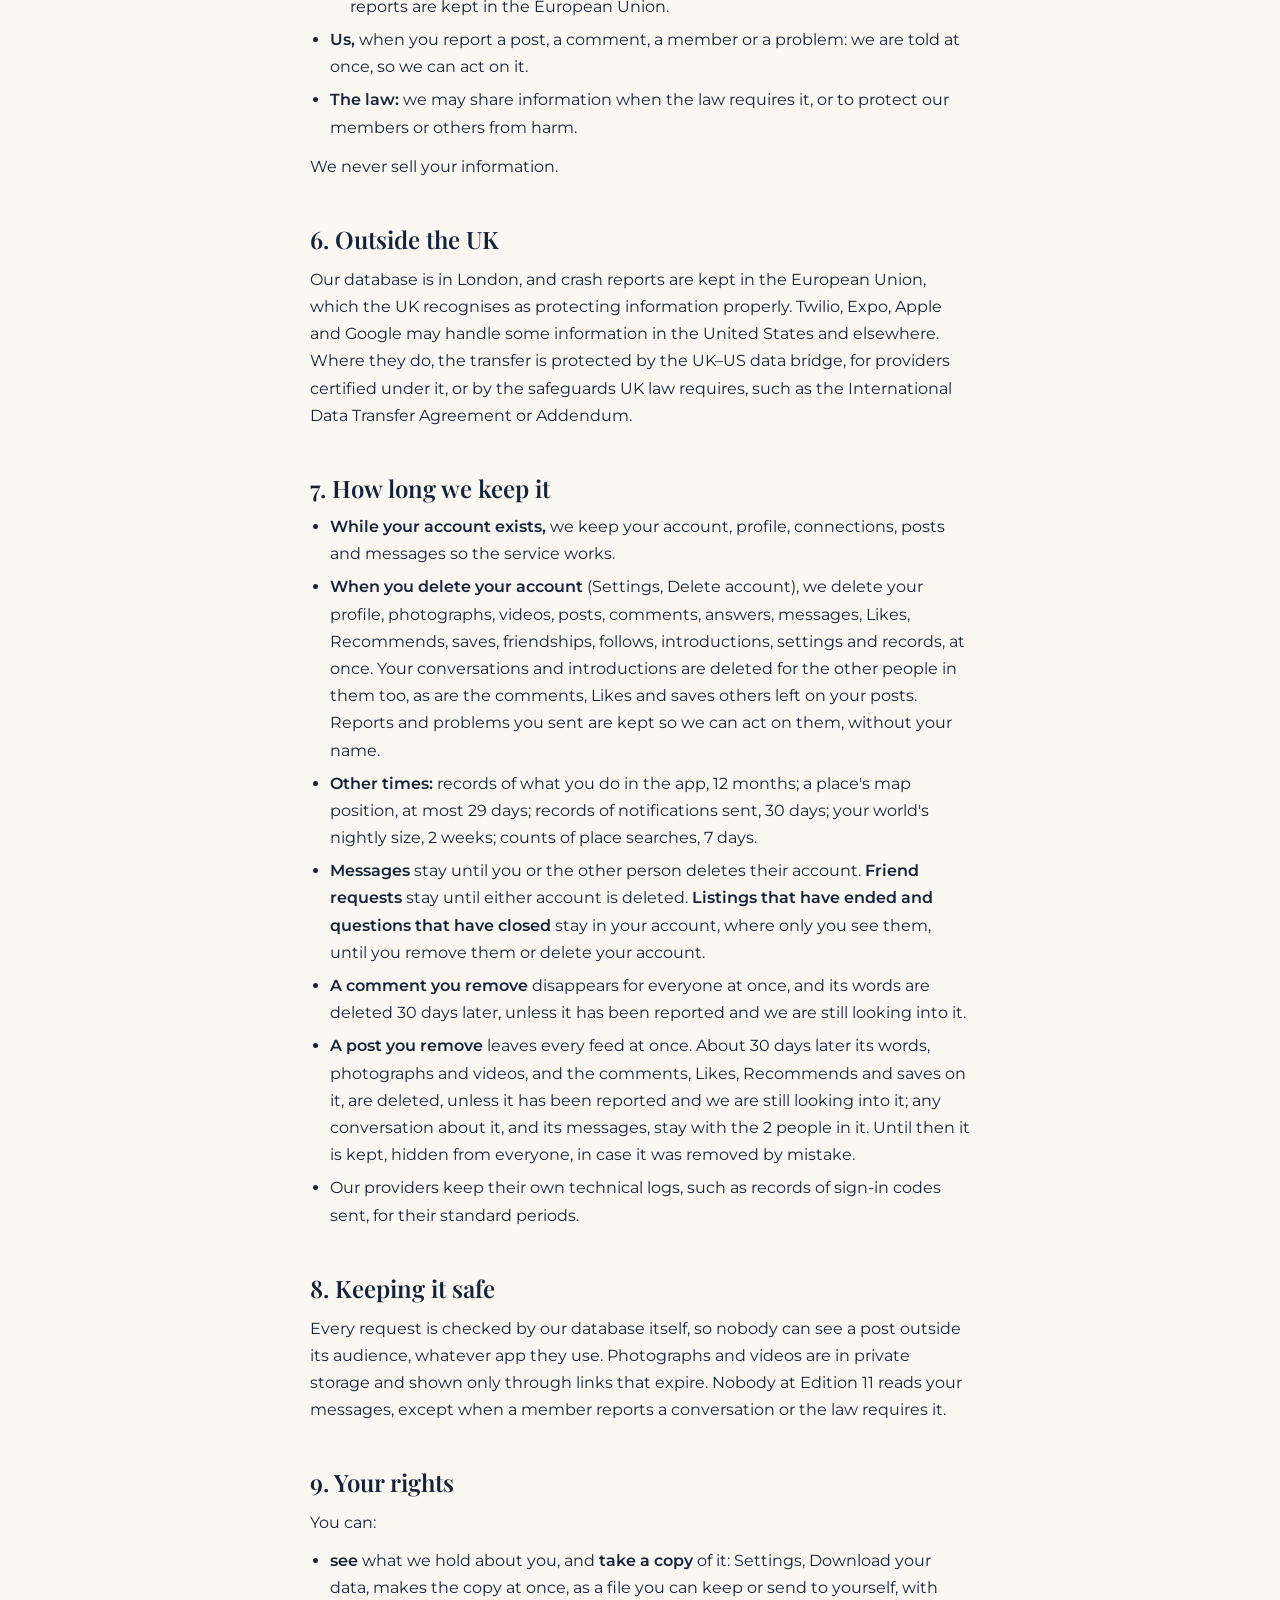
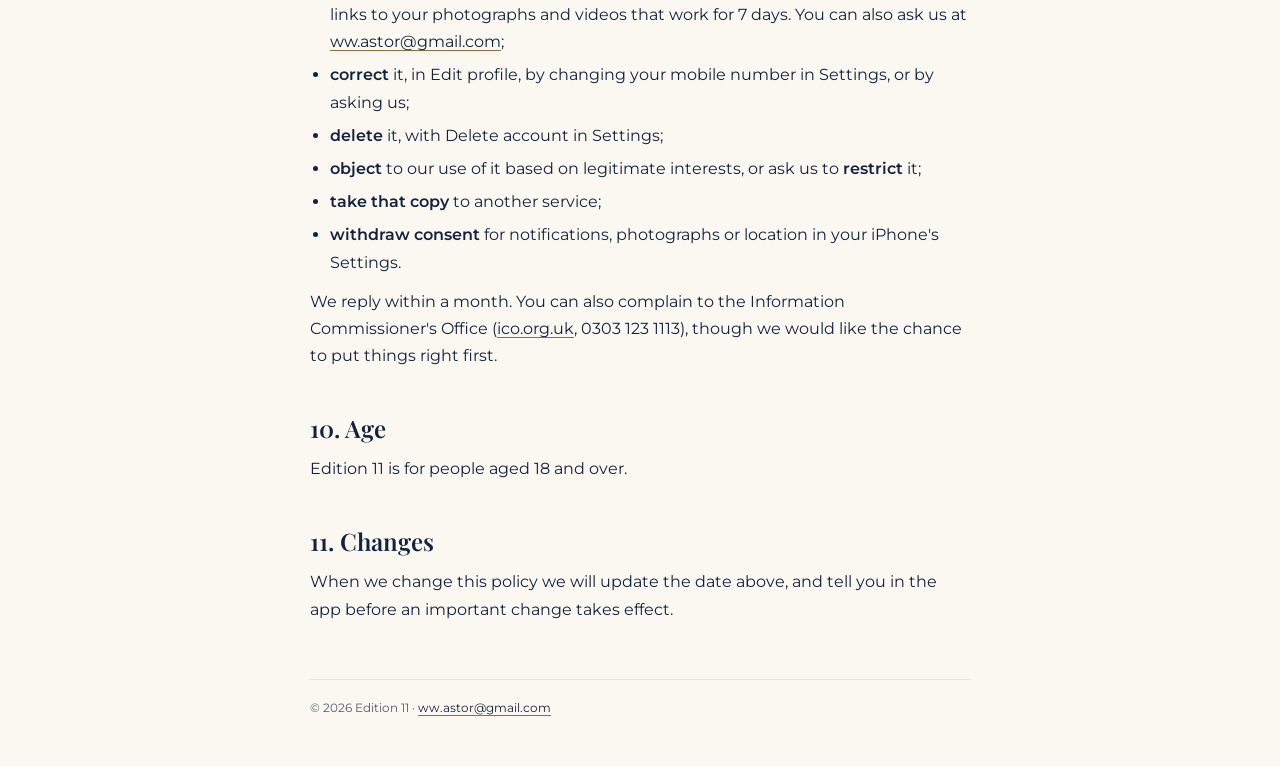
==== commit adae7563: "Privacy policy: read receipts, with a setting to turn them off Co-Authored-By: Claude Opus 5.5 <nore" ====
--- a/privacy/index.html
+++ b/privacy/index.html
@@ -76,7 +76,7 @@
 </li><li>
 <strong>Likes, Recommends (with any note), saves, comments and answers.</strong> Likes and Recommends are counted on posts, and the member whose post it is sees who gave them; saves are never shown or counted to anyone. Anyone who can see a post can comment on it.
 </li><li>
-<strong>Messages and enquiries,</strong> seen only by the members in the conversation.
+<strong>Messages and enquiries,</strong> seen only by the members in the conversation, and when you last read each conversation, for what is new in your inbox. When you open a conversation, the other member sees "Seen" under their last message, unless either of you turns this off in Settings (whoever turns it off does not see the other's either); never on a message request you have not accepted.
 </li></ul>
 <h3>How you use Edition 11</h3>
 <ul><li>
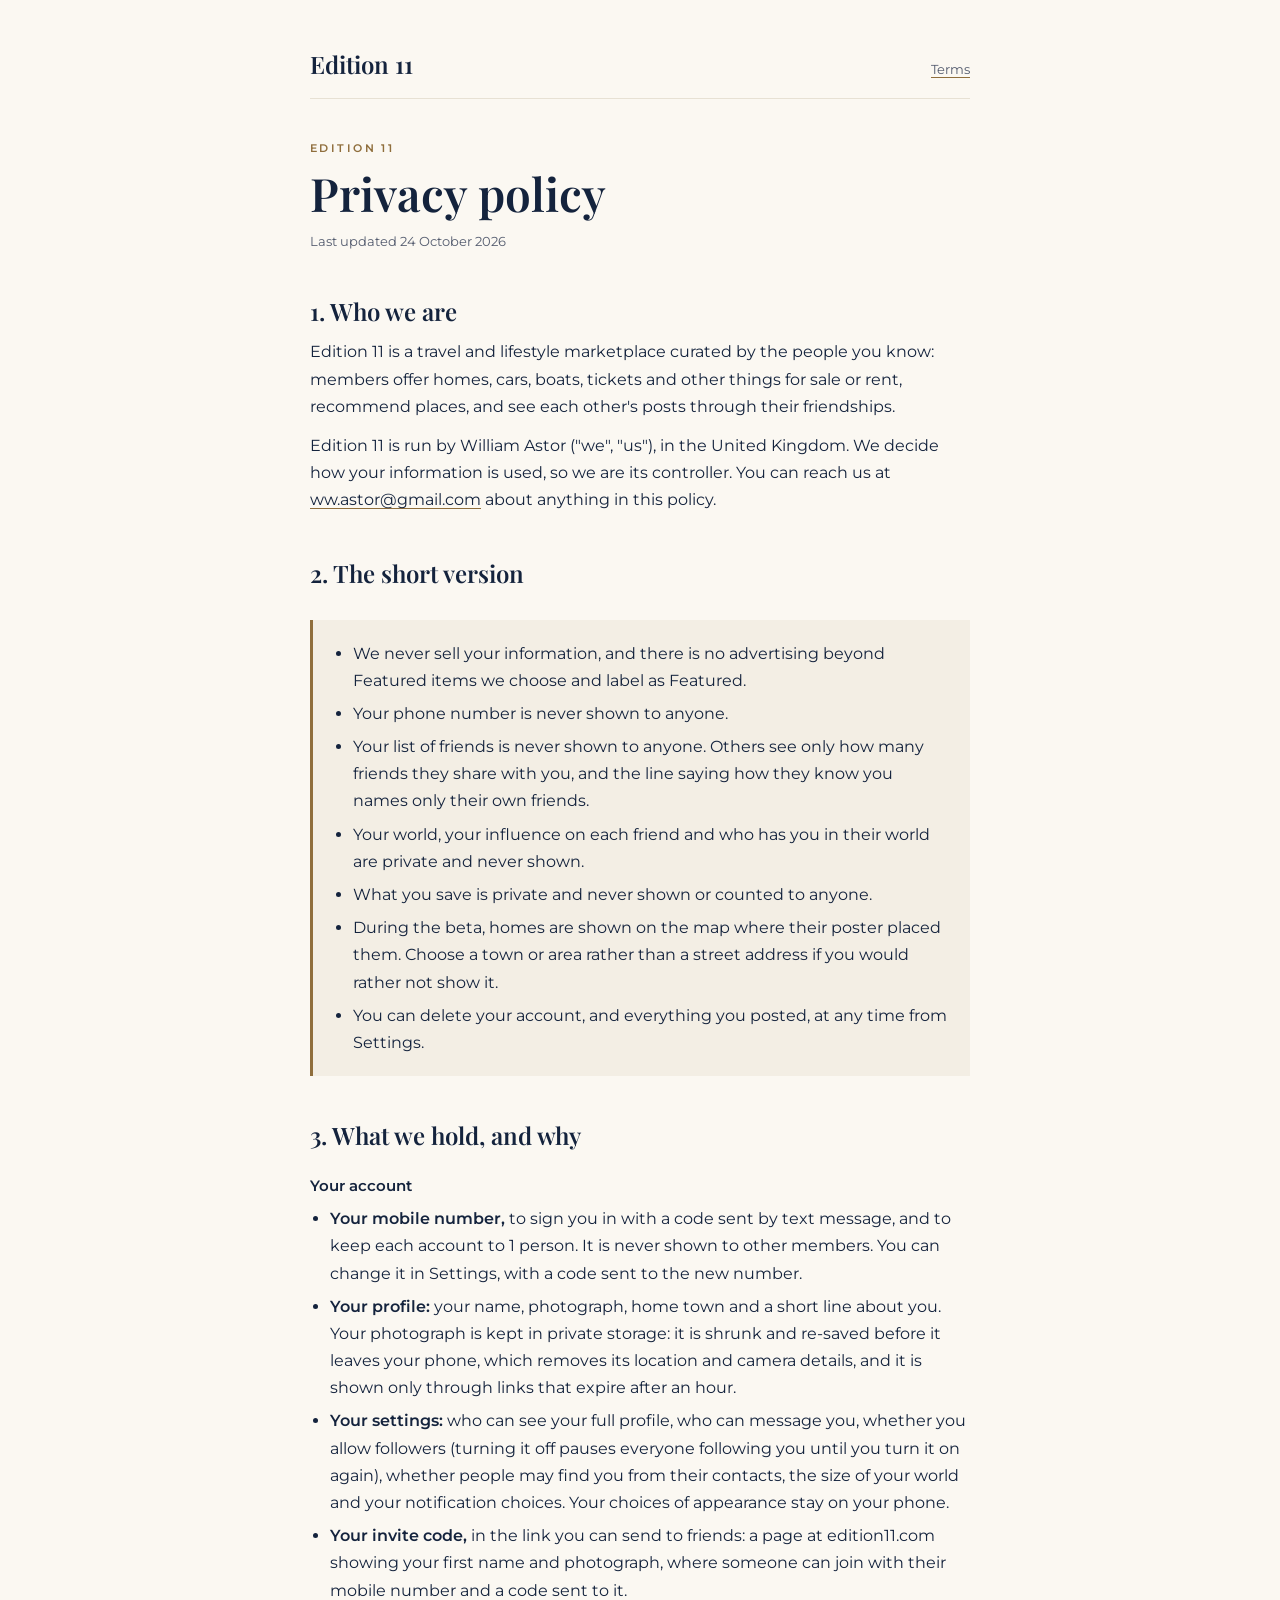
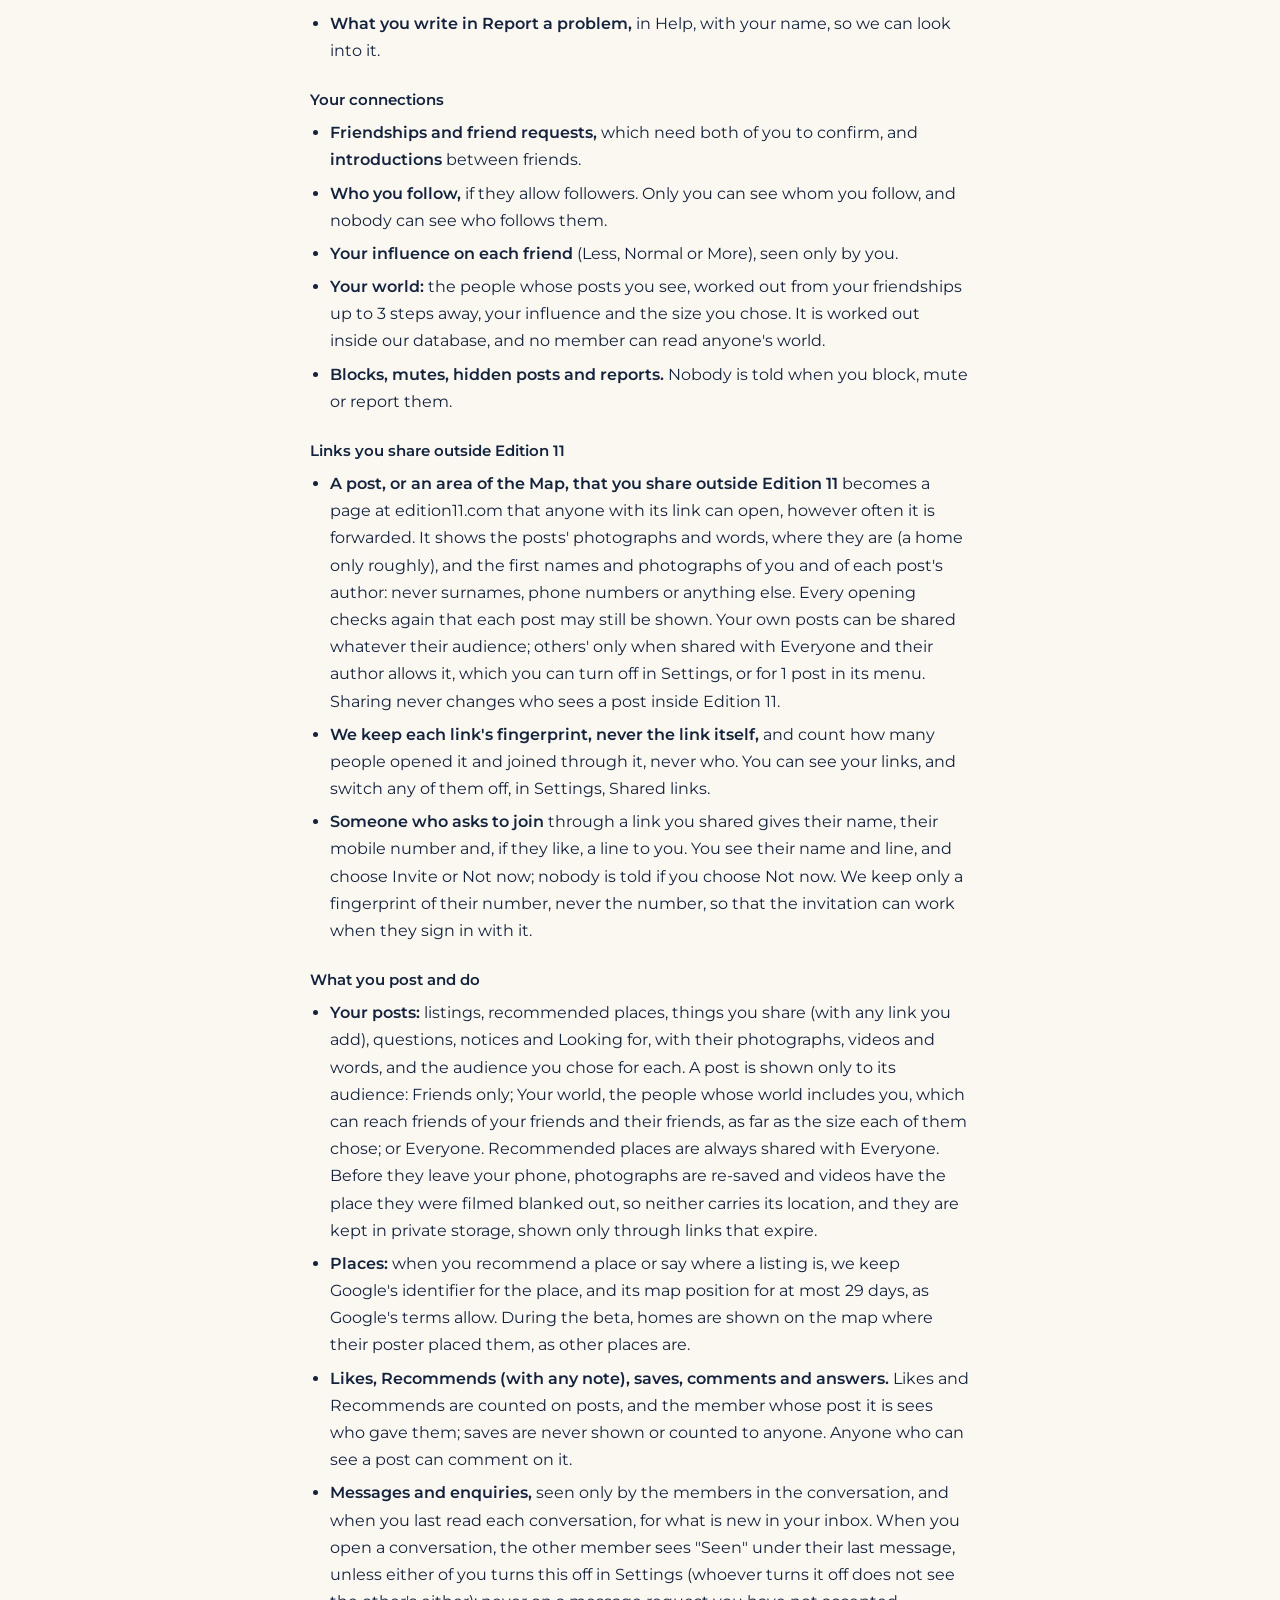
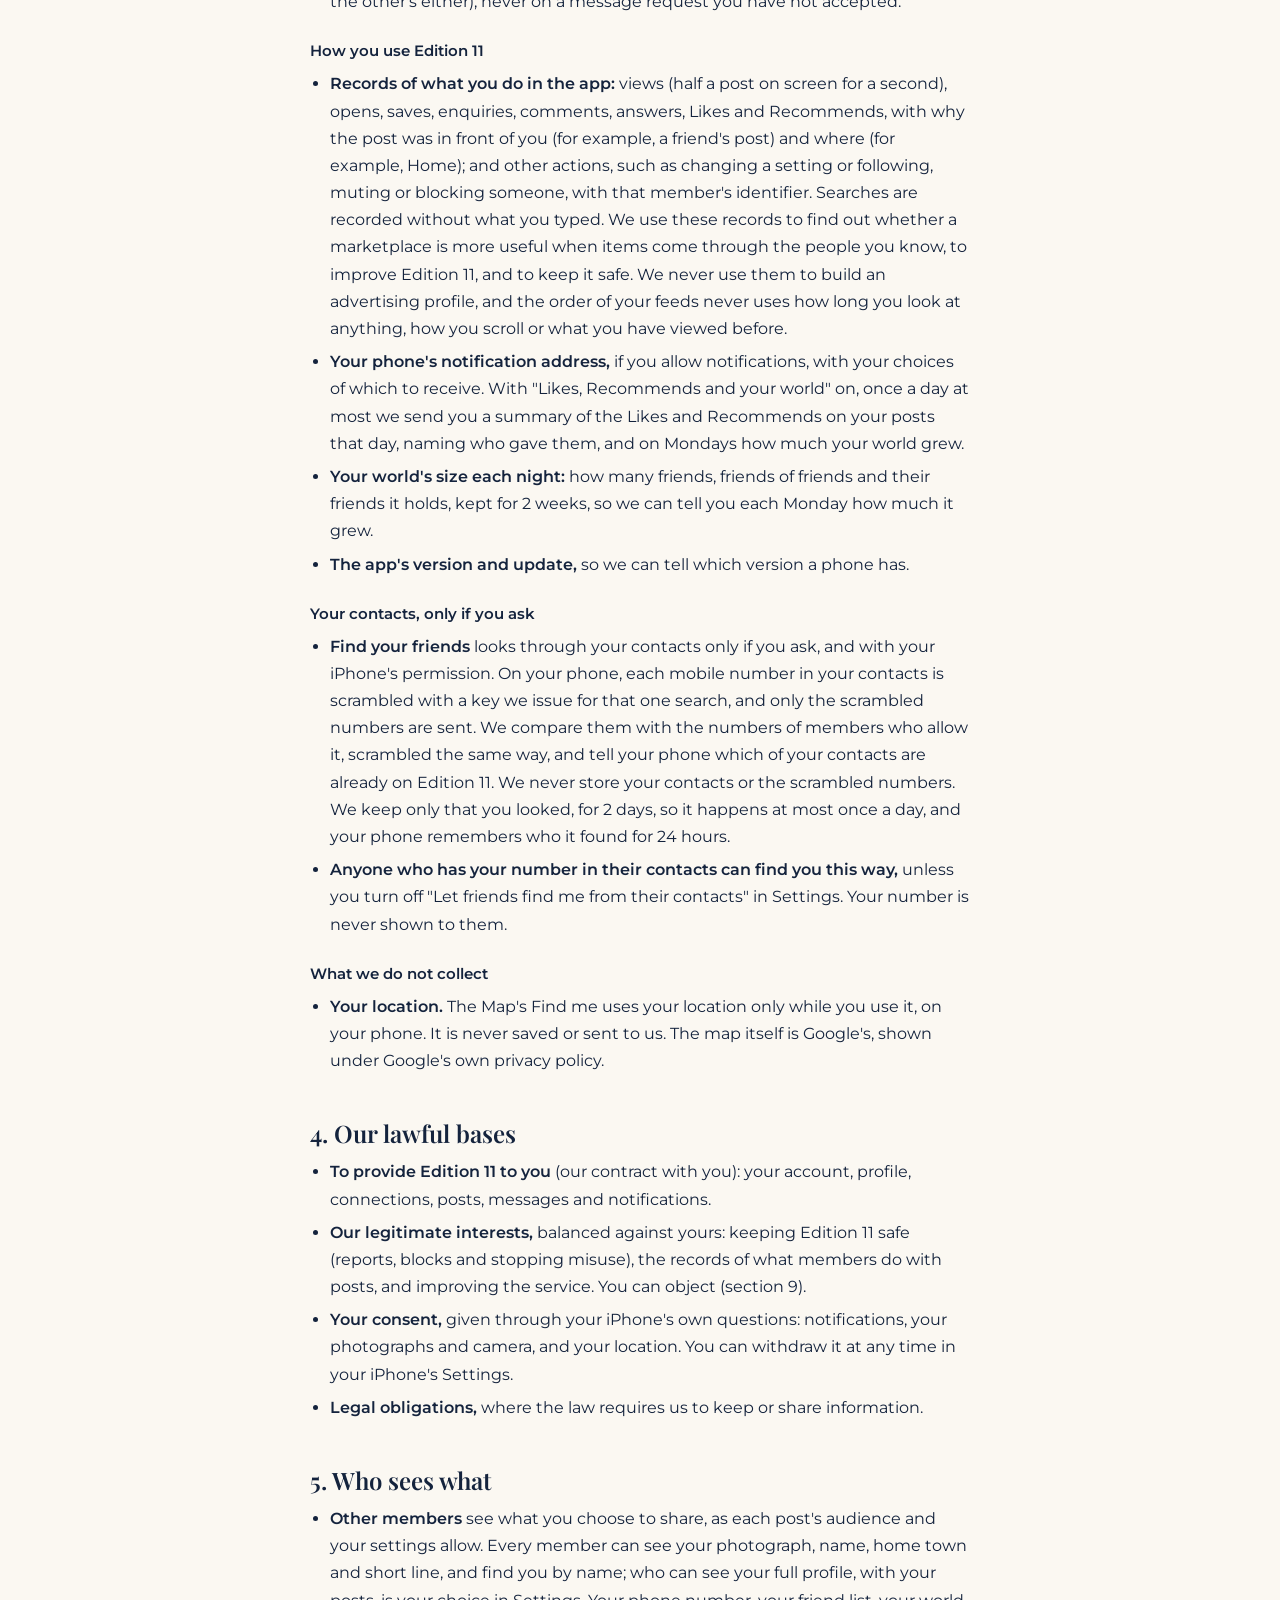
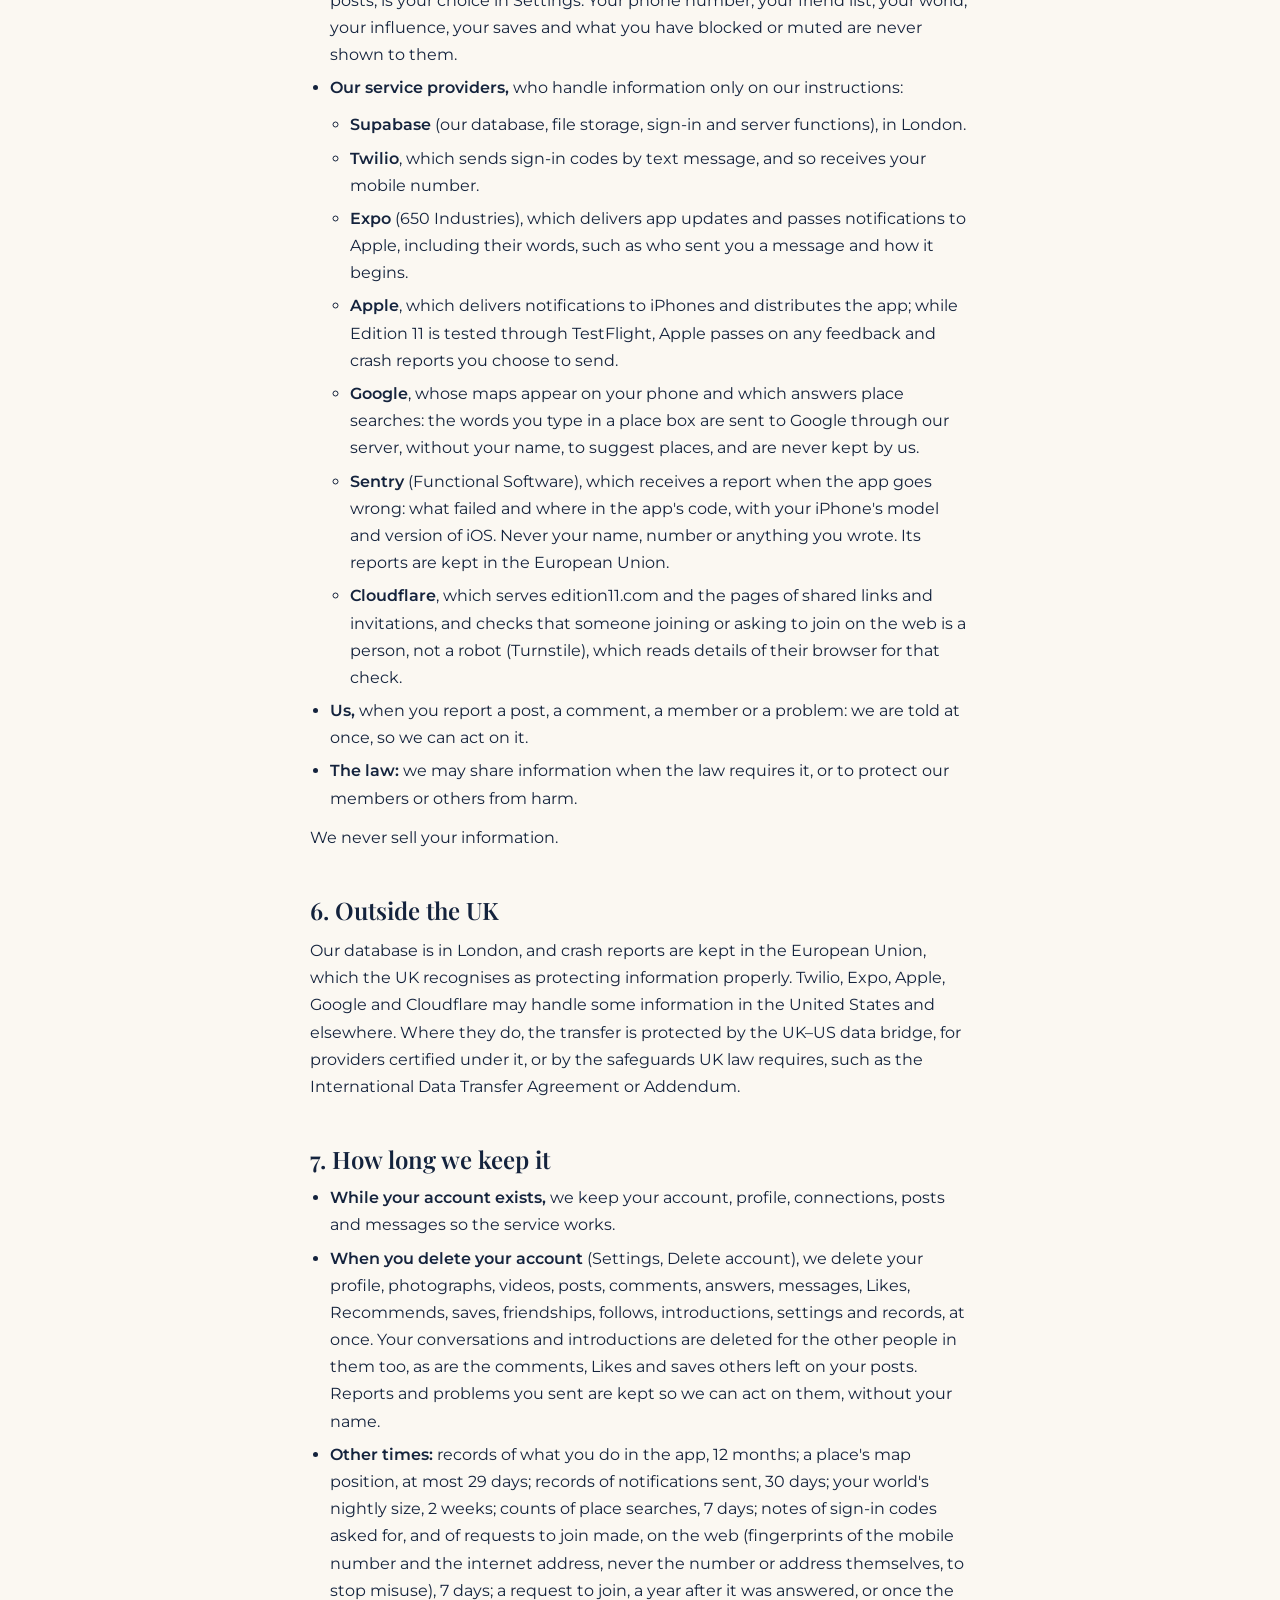
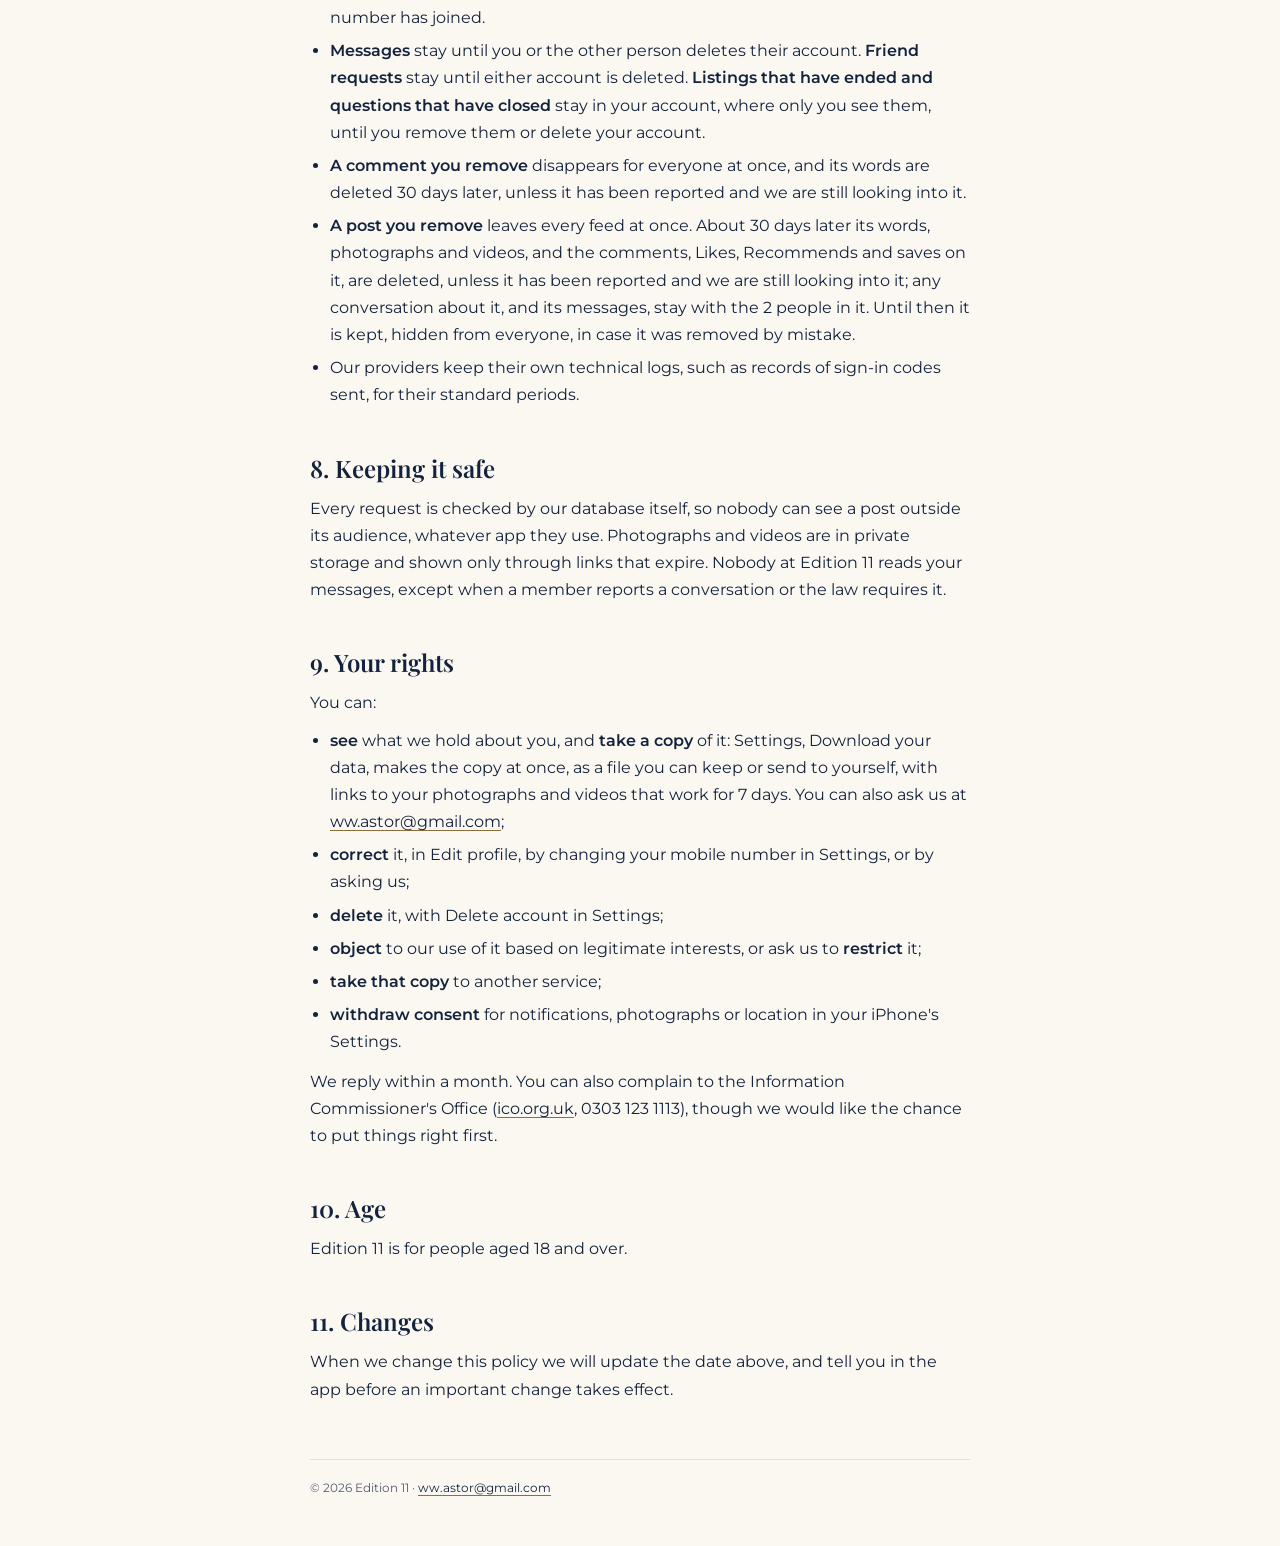
==== commit d40a333b: "Privacy policy: links shared outside Edition 11, asking to join, Cloudflare and the 7-day notes (24 " ====
--- a/privacy/index.html
+++ b/privacy/index.html
@@ -21,7 +21,7 @@
       </div>
       <p class="kicker">Edition 11</p>
       <h1>Privacy policy</h1>
-      <p class="updated">Last updated 16 October 2026</p>
+      <p class="updated">Last updated 24 October 2026</p>
 <h2>1. Who we are</h2>
 <p>Edition 11 is a travel and lifestyle marketplace curated by the people you know: members offer homes, cars, boats, tickets and other things for sale or rent, recommend places, and see each other's posts through their friendships.</p>
 <p>Edition 11 is run by William Astor ("we", "us"), in the United Kingdom. We decide how your information is used, so we are its controller. You can reach us at <a href="mailto:ww.astor@gmail.com">ww.astor@gmail.com</a> about anything in this policy.</p>
@@ -52,7 +52,7 @@
 </li><li>
 <strong>Your settings:</strong> who can see your full profile, who can message you, whether you allow followers (turning it off pauses everyone following you until you turn it on again), whether people may find you from their contacts, the size of your world and your notification choices. Your choices of appearance stay on your phone.
 </li><li>
-<strong>Your invite code,</strong> in the link you can send to friends. Whoever opens it sees your name and photograph.
+<strong>Your invite code,</strong> in the link you can send to friends: a page at edition11.com showing your first name and photograph, where someone can join with their mobile number and a code sent to it.
 </li><li>
 <strong>What you write in Report a problem,</strong> in Help, with your name, so we can look into it.
 </li></ul>
@@ -67,6 +67,14 @@
 <strong>Your world:</strong> the people whose posts you see, worked out from your friendships up to 3 steps away, your influence and the size you chose. It is worked out inside our database, and no member can read anyone's world.
 </li><li>
 <strong>Blocks, mutes, hidden posts and reports.</strong> Nobody is told when you block, mute or report them.
+</li></ul>
+<h3>Links you share outside Edition 11</h3>
+<ul><li>
+<strong>A post, or an area of the Map, that you share outside Edition 11</strong> becomes a page at edition11.com that anyone with its link can open, however often it is forwarded. It shows the posts' photographs and words, where they are (a home only roughly), and the first names and photographs of you and of each post's author: never surnames, phone numbers or anything else. Every opening checks again that each post may still be shown. Your own posts can be shared whatever their audience; others' only when shared with Everyone and their author allows it, which you can turn off in Settings, or for 1 post in its menu. Sharing never changes who sees a post inside Edition 11.
+</li><li>
+<strong>We keep each link's fingerprint, never the link itself,</strong> and count how many people opened it and joined through it, never who. You can see your links, and switch any of them off, in Settings, Shared links.
+</li><li>
+<strong>Someone who asks to join</strong> through a link you shared gives their name, their mobile number and, if they like, a line to you. You see their name and line, and choose Invite or Not now; nobody is told if you choose Not now. We keep only a fingerprint of their number, never the number, so that the invitation can work when they sign in with it.
 </li></ul>
 <h3>What you post and do</h3>
 <ul><li>
@@ -125,6 +133,8 @@
 <strong>Google</strong>, whose maps appear on your phone and which answers place searches: the words you type in a place box are sent to Google through our server, without your name, to suggest places, and are never kept by us.
 </li><li>
 <strong>Sentry</strong> (Functional Software), which receives a report when the app goes wrong: what failed and where in the app's code, with your iPhone's model and version of iOS. Never your name, number or anything you wrote. Its reports are kept in the European Union.
+</li><li>
+<strong>Cloudflare</strong>, which serves edition11.com and the pages of shared links and invitations, and checks that someone joining or asking to join on the web is a person, not a robot (Turnstile), which reads details of their browser for that check.
 </li></ul>
 </li><li>
 <strong>Us,</strong> when you report a post, a comment, a member or a problem: we are told at once, so we can act on it.
@@ -133,14 +143,14 @@
 </li></ul>
 <p>We never sell your information.</p>
 <h2>6. Outside the UK</h2>
-<p>Our database is in London, and crash reports are kept in the European Union, which the UK recognises as protecting information properly. Twilio, Expo, Apple and Google may handle some information in the United States and elsewhere. Where they do, the transfer is protected by the UK–US data bridge, for providers certified under it, or by the safeguards UK law requires, such as the International Data Transfer Agreement or Addendum.</p>
+<p>Our database is in London, and crash reports are kept in the European Union, which the UK recognises as protecting information properly. Twilio, Expo, Apple, Google and Cloudflare may handle some information in the United States and elsewhere. Where they do, the transfer is protected by the UK–US data bridge, for providers certified under it, or by the safeguards UK law requires, such as the International Data Transfer Agreement or Addendum.</p>
 <h2>7. How long we keep it</h2>
 <ul><li>
 <strong>While your account exists,</strong> we keep your account, profile, connections, posts and messages so the service works.
 </li><li>
 <strong>When you delete your account</strong> (Settings, Delete account), we delete your profile, photographs, videos, posts, comments, answers, messages, Likes, Recommends, saves, friendships, follows, introductions, settings and records, at once. Your conversations and introductions are deleted for the other people in them too, as are the comments, Likes and saves others left on your posts. Reports and problems you sent are kept so we can act on them, without your name.
 </li><li>
-<strong>Other times:</strong> records of what you do in the app, 12 months; a place's map position, at most 29 days; records of notifications sent, 30 days; your world's nightly size, 2 weeks; counts of place searches, 7 days.
+<strong>Other times:</strong> records of what you do in the app, 12 months; a place's map position, at most 29 days; records of notifications sent, 30 days; your world's nightly size, 2 weeks; counts of place searches, 7 days; notes of sign-in codes asked for, and of requests to join made, on the web (fingerprints of the mobile number and the internet address, never the number or address themselves, to stop misuse), 7 days; a request to join, a year after it was answered, or once the number has joined.
 </li><li>
 <strong>Messages</strong> stay until you or the other person deletes their account. <strong>Friend requests</strong> stay until either account is deleted. <strong>Listings that have ended and questions that have closed</strong> stay in your account, where only you see them, until you remove them or delete your account.
 </li><li>
